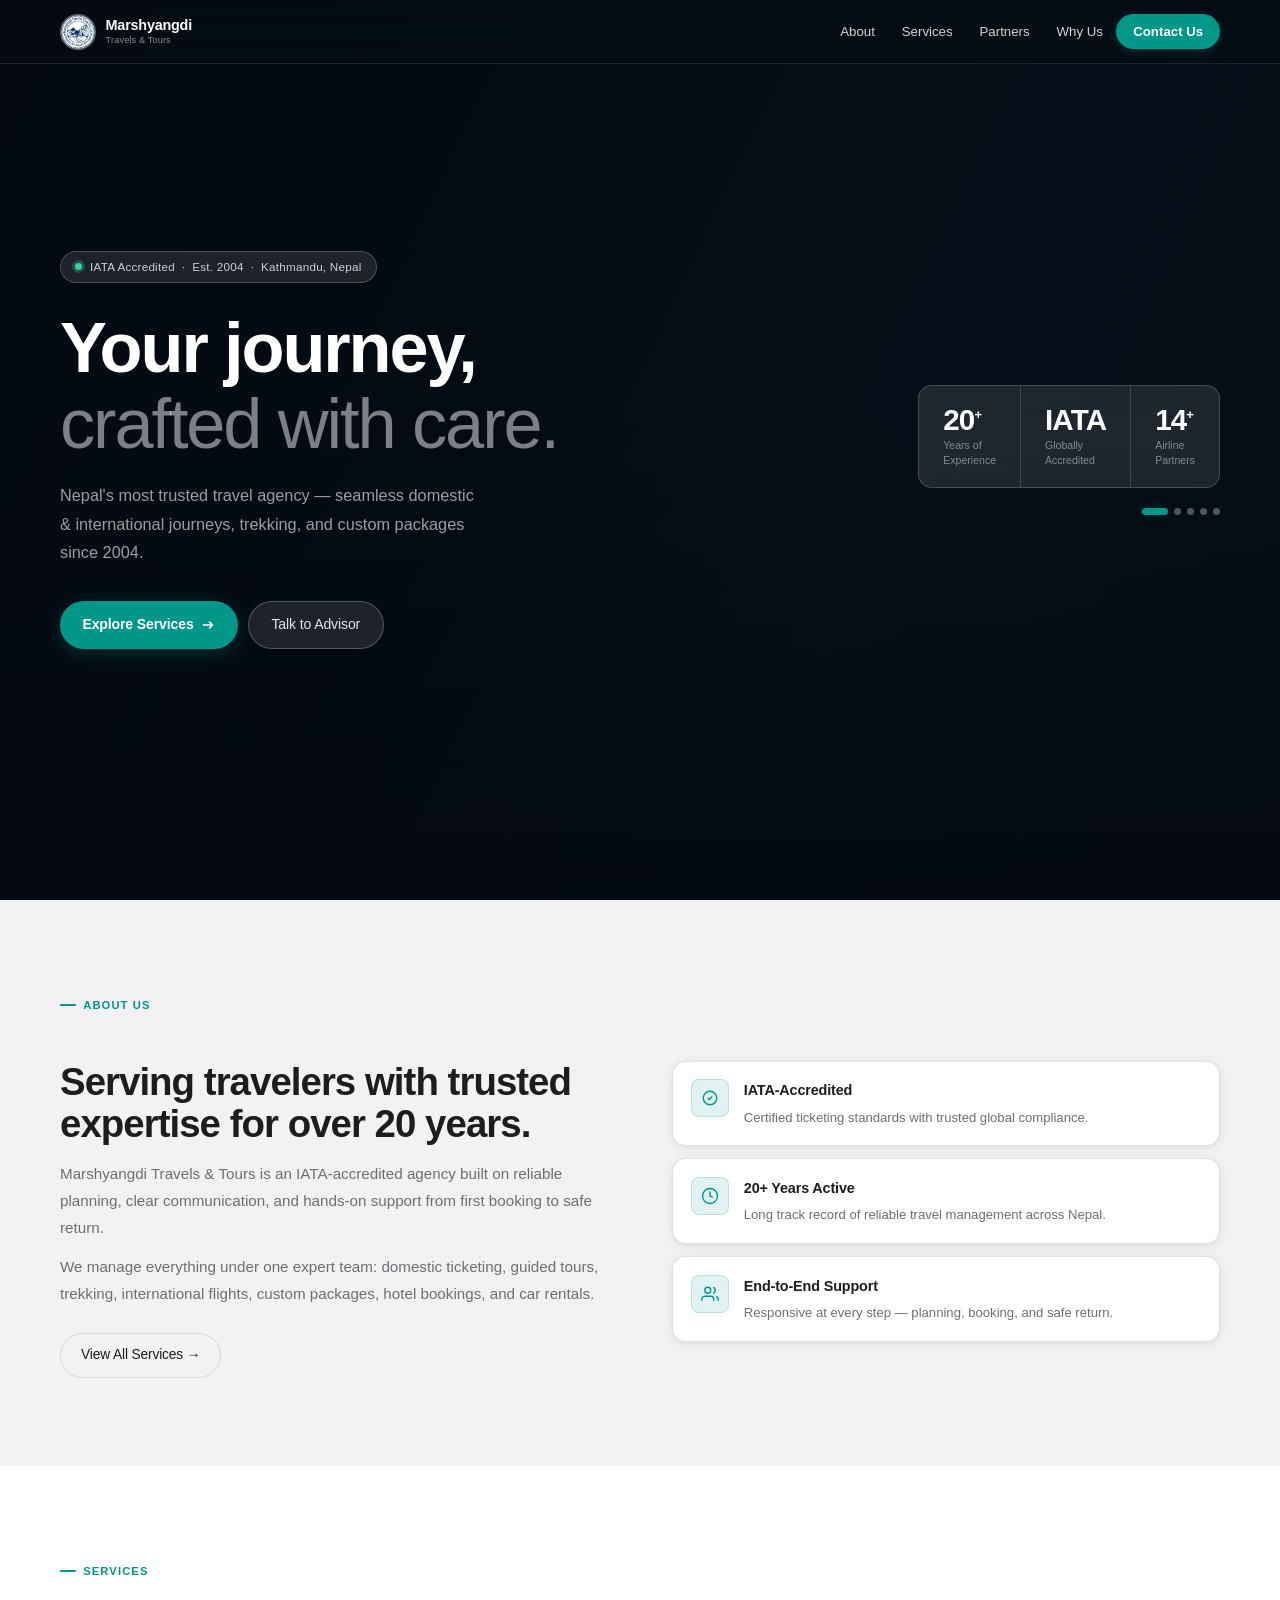
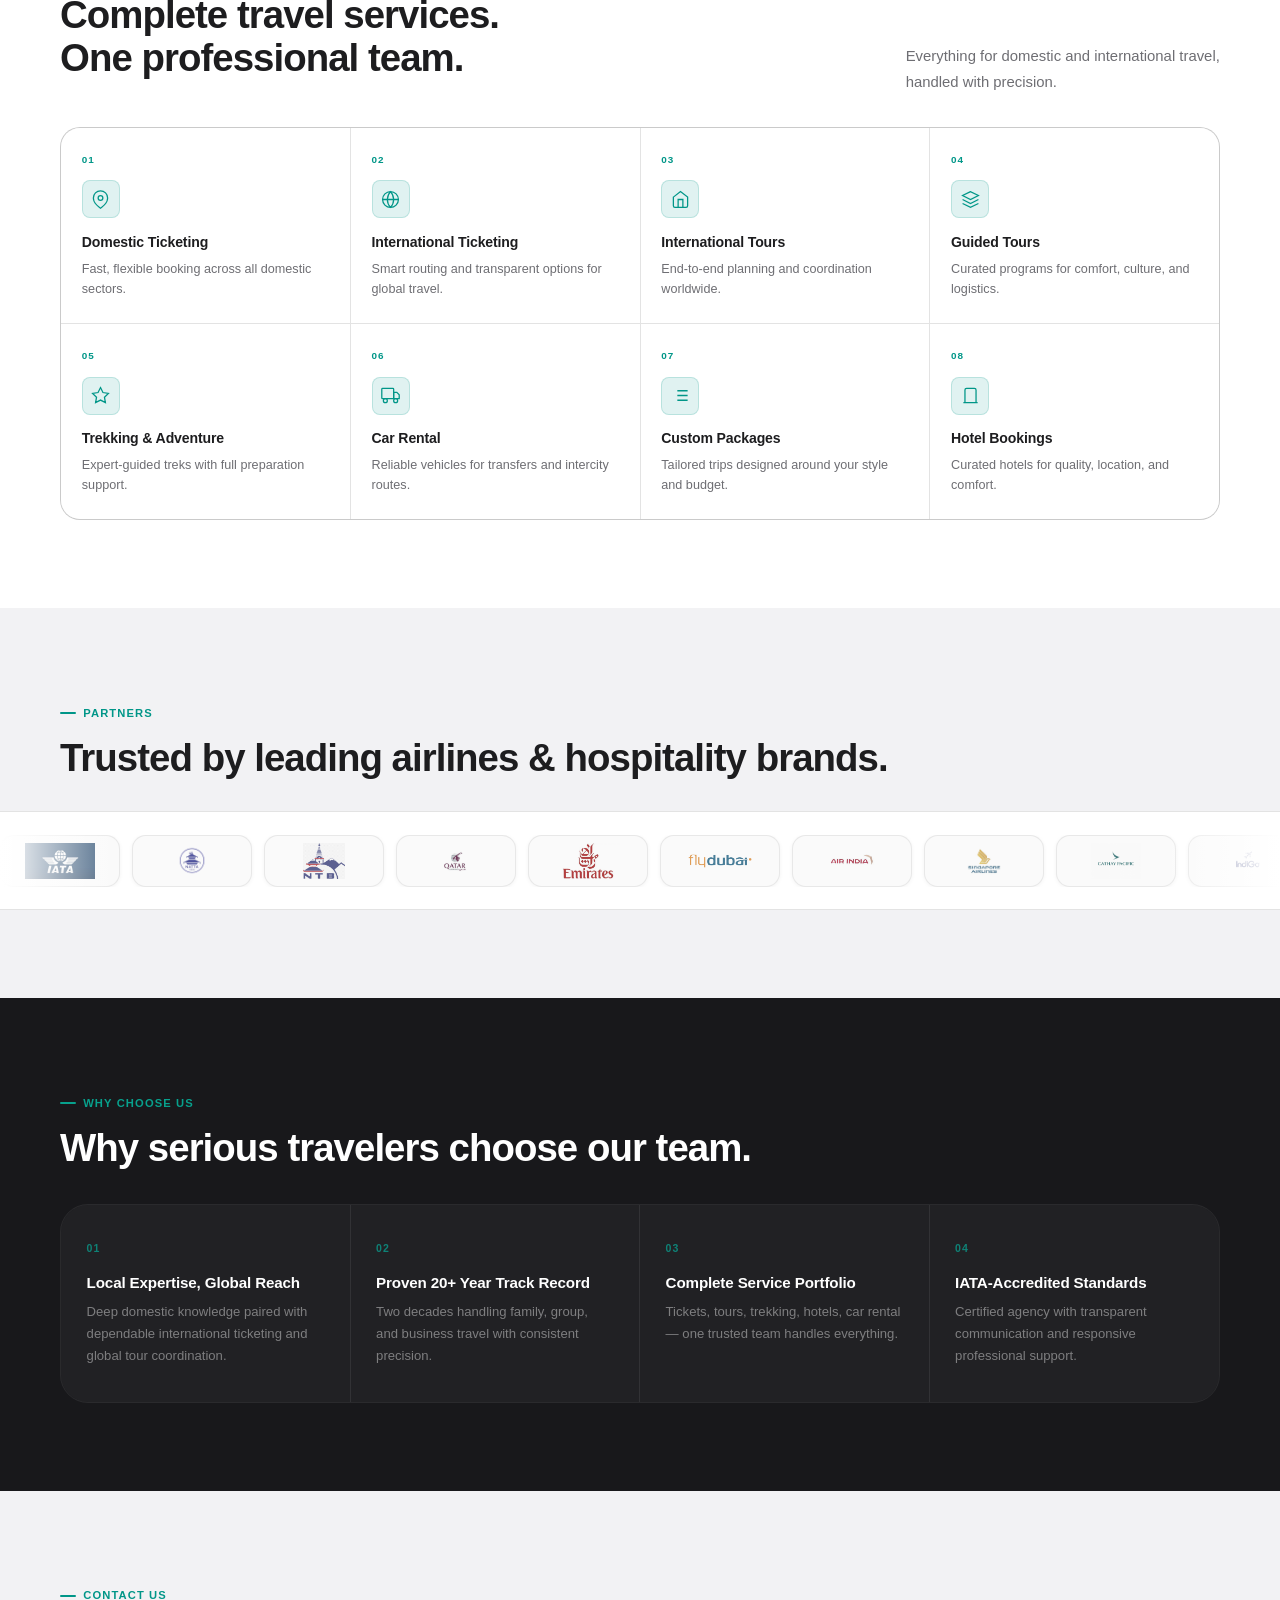
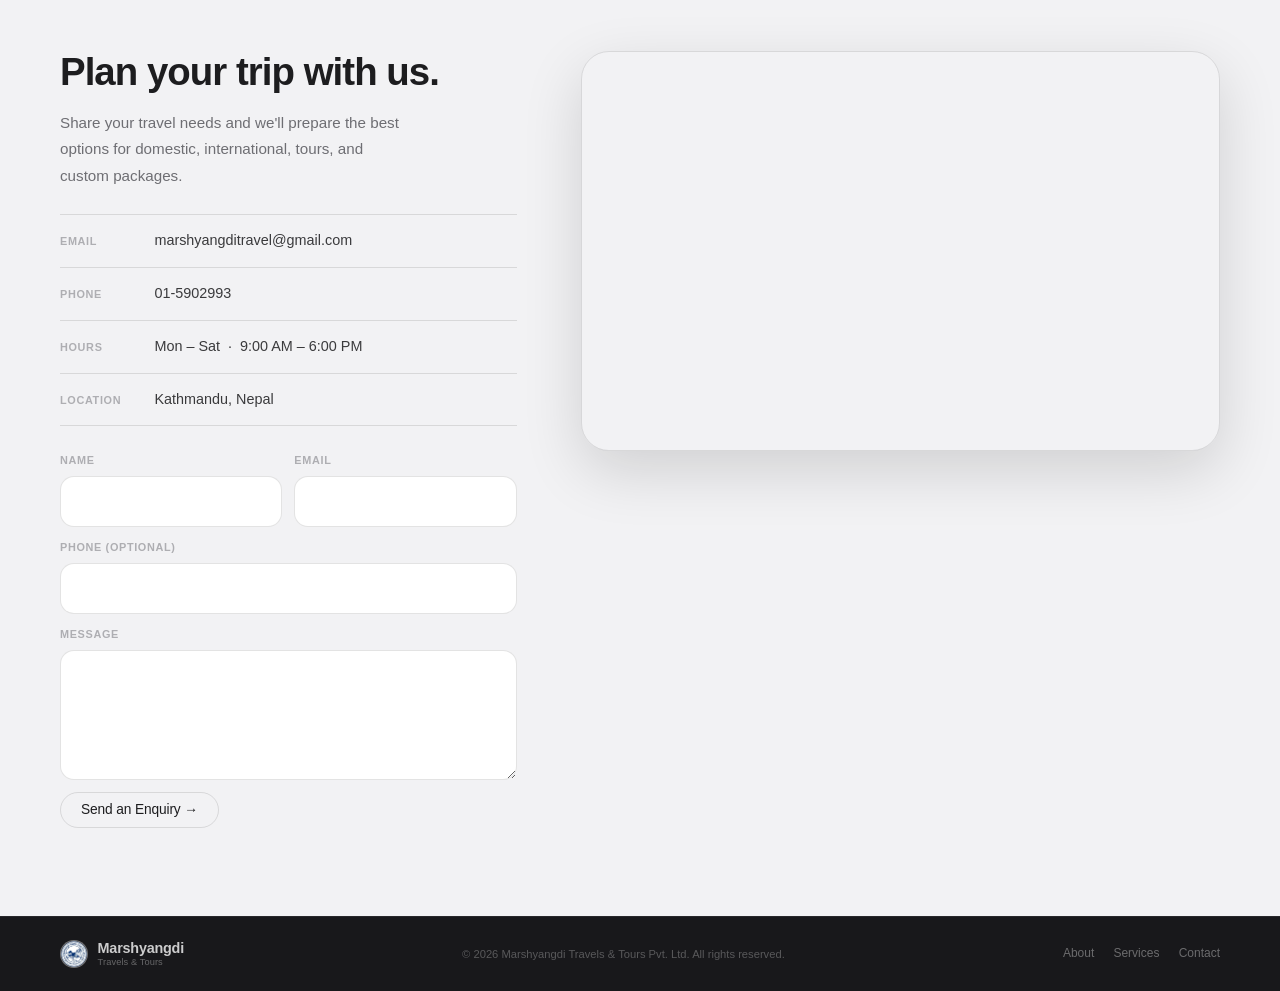
==== index.html @ 28764430 "Add files via upload" ====
﻿<!DOCTYPE html>
<html lang="en">
<head>
  <meta charset="UTF-8"/>
  <meta name="viewport" content="width=device-width, initial-scale=1.0"/>
  <title>Marshyangdi Travels &amp; Tours</title>
  <meta name="description" content="Marshyangdi Travels &amp; Tours — IATA-accredited travel agency in Kathmandu, Nepal. Domestic &amp; international ticketing, guided tours, trekking, hotel bookings, and custom packages since 2004.">
  <link rel="icon" href="assets/logo/company-logo.png" type="image/png">
  <meta property="og:title" content="Marshyangdi Travels &amp; Tours" />
  <meta property="og:description" content="Nepal's trusted IATA-accredited travel agency. Ticketing, tours, trekking &amp; custom packages since 2004." />
  <meta property="og:image" content="assets/hero/hero-1.jpg" />
  <meta property="og:type" content="website" />
  <link rel="stylesheet" href="styles.css"/>
</head>
<body>

<!-- ════════════════ NAV ════════════════ -->
<nav class="nav" id="nav">
  <div class="nav-wrap">
    <a class="brand" href="#home">
      <div class="brand-img">
        <img src="assets/logo/company-logo.png" alt="Marshyangdi logo"/>
      </div>
      <div class="brand-text">
        <span class="brand-name">Marshyangdi</span>
        <span class="brand-sub">Travels &amp; Tours</span>
      </div>
    </a>

    <ul class="nav-links" id="navLinks">
      <li><a href="#about">About</a></li>
      <li><a href="#services">Services</a></li>
      <li><a href="#partners">Partners</a></li>
      <li><a href="#why-us">Why Us</a></li>
      <li><a href="#contact" class="nav-cta">Contact Us</a></li>
    </ul>

    <button class="burger" id="burger" aria-label="Toggle menu" aria-expanded="false">
      <span></span><span></span>
    </button>
  </div>
</nav>

<!-- ════════════════ HERO ════════════════ -->
<section class="hero" id="home">

  <div class="hero-bg">
    <div class="slide active" style="background-image:url('assets/hero/hero-1.jpg')"></div>
    <div class="slide"        data-bg="assets/hero/hero-2.jpg"></div>
    <div class="slide"        data-bg="assets/hero/hero-3.jpg"></div>
    <div class="slide"        data-bg="assets/hero/hero-4.jpg"></div>
    <div class="slide"        data-bg="assets/hero/hero-5.jpg"></div>
  </div>
  <div class="hero-overlay"></div>

  <div class="hero-content">

    <div class="hero-left">
      <div class="hero-tag">
        <span class="tag-pulse"></span>
        IATA Accredited &nbsp;·&nbsp; Est. 2004 &nbsp;·&nbsp; Kathmandu, Nepal
      </div>

      <h1 class="hero-title">
        Your journey,<br>
        <em>crafted with care.</em>
      </h1>

      <p class="hero-sub">Nepal's most trusted travel agency — seamless domestic &amp; international journeys, trekking, and custom packages since 2004.</p>

      <div class="hero-actions">
        <a href="#services" class="btn-hero-fill">
          Explore Services
          <svg width="14" height="14" viewBox="0 0 14 14" fill="none">
            <path d="M2.5 7h9M8.5 4l3 3-3 3" stroke="currentColor" stroke-width="1.6" stroke-linecap="round" stroke-linejoin="round"/>
          </svg>
        </a>
        <a href="#contact" class="btn-hero-ghost">Talk to Advisor</a>
      </div>
    </div>

    <div class="hero-right">
      <div class="hero-stats">
        <div class="hstat">
          <strong>20<sup>+</sup></strong>
          <span>Years of<br>Experience</span>
        </div>
        <div class="hstat-sep"></div>
        <div class="hstat">
          <strong>IATA</strong>
          <span>Globally<br>Accredited</span>
        </div>
        <div class="hstat-sep"></div>
        <div class="hstat">
          <strong>14<sup>+</sup></strong>
          <span>Airline<br>Partners</span>
        </div>
      </div>

      <div class="slide-pills">
        <button class="spill active" data-i="0" aria-label="Slide 1"></button>
        <button class="spill"        data-i="1" aria-label="Slide 2"></button>
        <button class="spill"        data-i="2" aria-label="Slide 3"></button>
        <button class="spill"        data-i="3" aria-label="Slide 4"></button>
        <button class="spill"        data-i="4" aria-label="Slide 5"></button>
      </div>
    </div>

  </div>
</section>

<!-- ════════════════ MAIN ════════════════ -->
<main>

  <!-- ── ABOUT ── -->
  <section class="section" id="about">
    <div class="container">
      <p class="eyebrow">About Us</p>
      <div class="about-grid">

        <div class="about-text reveal">
          <h2 class="section-title">Serving travelers with trusted expertise for over 20 years.</h2>
          <p>Marshyangdi Travels &amp; Tours is an IATA-accredited agency built on reliable planning, clear communication, and hands-on support from first booking to safe return.</p>
          <p>We manage everything under one expert team: domestic ticketing, guided tours, trekking, international flights, custom packages, hotel bookings, and car rentals.</p>
          <a href="#services" class="btn-outline mt">View All Services →</a>
        </div>

        <div class="about-cards">
          <div class="feat-card reveal" style="--d:.07s">
            <div class="feat-icon">
              <svg width="18" height="18" fill="none" stroke="currentColor" stroke-width="1.8" viewBox="0 0 24 24">
                <path d="M9 12l2 2 4-4m6 2a9 9 0 1 1-18 0 9 9 0 0 1 18 0z"/>
              </svg>
            </div>
            <div>
              <h3>IATA-Accredited</h3>
              <p>Certified ticketing standards with trusted global compliance.</p>
            </div>
          </div>
          <div class="feat-card reveal" style="--d:.14s">
            <div class="feat-icon">
              <svg width="18" height="18" fill="none" stroke="currentColor" stroke-width="1.8" viewBox="0 0 24 24">
                <circle cx="12" cy="12" r="10"/><path d="M12 6v6l4 2"/>
              </svg>
            </div>
            <div>
              <h3>20+ Years Active</h3>
              <p>Long track record of reliable travel management across Nepal.</p>
            </div>
          </div>
          <div class="feat-card reveal" style="--d:.21s">
            <div class="feat-icon">
              <svg width="18" height="18" fill="none" stroke="currentColor" stroke-width="1.8" viewBox="0 0 24 24">
                <path d="M17 21v-2a4 4 0 0 0-4-4H5a4 4 0 0 0-4 4v2"/>
                <circle cx="9" cy="7" r="4"/>
                <path d="M23 21v-2a4 4 0 0 0-3-3.87M16 3.13a4 4 0 0 1 0 7.75"/>
              </svg>
            </div>
            <div>
              <h3>End-to-End Support</h3>
              <p>Responsive at every step — planning, booking, and safe return.</p>
            </div>
          </div>
        </div>

      </div>
    </div>
  </section>

  <!-- ── SERVICES ── -->
  <section class="section section-alt" id="services">
    <div class="container">
      <p class="eyebrow">Services</p>
      <div class="sh-flex">
        <h2 class="section-title reveal">Complete travel services.<br>One professional team.</h2>
        <p class="reveal" style="--d:.06s">Everything for domestic and international travel, handled with precision.</p>
      </div>
      <div class="svc-grid">

        <article class="svc reveal" style="--d:0s">
          <span class="svc-n">01</span>
          <div class="svc-ico"><svg width="19" height="19" fill="none" stroke="currentColor" stroke-width="1.6" viewBox="0 0 24 24"><path d="M21 10c0 7-9 13-9 13s-9-6-9-13a9 9 0 0 1 18 0z"/><circle cx="12" cy="10" r="3"/></svg></div>
          <h3>Domestic Ticketing</h3>
          <p>Fast, flexible booking across all domestic sectors.</p>
        </article>

        <article class="svc reveal" style="--d:.04s">
          <span class="svc-n">02</span>
          <div class="svc-ico"><svg width="19" height="19" fill="none" stroke="currentColor" stroke-width="1.6" viewBox="0 0 24 24"><circle cx="12" cy="12" r="10"/><path d="M2 12h20M12 2a15.3 15.3 0 0 1 4 10 15.3 15.3 0 0 1-4 10 15.3 15.3 0 0 1-4-10 15.3 15.3 0 0 1 4-10z"/></svg></div>
          <h3>International Ticketing</h3>
          <p>Smart routing and transparent options for global travel.</p>
        </article>

        <article class="svc reveal" style="--d:.08s">
          <span class="svc-n">03</span>
          <div class="svc-ico"><svg width="19" height="19" fill="none" stroke="currentColor" stroke-width="1.6" viewBox="0 0 24 24"><path d="M3 9l9-7 9 7v11a2 2 0 0 1-2 2H5a2 2 0 0 1-2-2z"/><polyline points="9,22 9,12 15,12 15,22"/></svg></div>
          <h3>International Tours</h3>
          <p>End-to-end planning and coordination worldwide.</p>
        </article>

        <article class="svc reveal" style="--d:.12s">
          <span class="svc-n">04</span>
          <div class="svc-ico"><svg width="19" height="19" fill="none" stroke="currentColor" stroke-width="1.6" viewBox="0 0 24 24"><path d="M12 2L2 7l10 5 10-5-10-5zM2 17l10 5 10-5M2 12l10 5 10-5"/></svg></div>
          <h3>Guided Tours</h3>
          <p>Curated programs for comfort, culture, and logistics.</p>
        </article>

        <article class="svc reveal" style="--d:.16s">
          <span class="svc-n">05</span>
          <div class="svc-ico"><svg width="19" height="19" fill="none" stroke="currentColor" stroke-width="1.6" viewBox="0 0 24 24"><polygon points="12,2 15.09,8.26 22,9.27 17,14.14 18.18,21.02 12,17.77 5.82,21.02 7,14.14 2,9.27 8.91,8.26"/></svg></div>
          <h3>Trekking &amp; Adventure</h3>
          <p>Expert-guided treks with full preparation support.</p>
        </article>

        <article class="svc reveal" style="--d:.20s">
          <span class="svc-n">06</span>
          <div class="svc-ico"><svg width="19" height="19" fill="none" stroke="currentColor" stroke-width="1.6" viewBox="0 0 24 24"><rect x="1" y="3" width="15" height="13" rx="1"/><path d="M16 8h4l3 3v5h-7V8z"/><circle cx="5.5" cy="18.5" r="2.5"/><circle cx="18.5" cy="18.5" r="2.5"/></svg></div>
          <h3>Car Rental</h3>
          <p>Reliable vehicles for transfers and intercity routes.</p>
        </article>

        <article class="svc reveal" style="--d:.24s">
          <span class="svc-n">07</span>
          <div class="svc-ico"><svg width="19" height="19" fill="none" stroke="currentColor" stroke-width="1.6" viewBox="0 0 24 24"><path d="M8 6h13M8 12h13M8 18h13M3 6h.01M3 12h.01M3 18h.01"/></svg></div>
          <h3>Custom Packages</h3>
          <p>Tailored trips designed around your style and budget.</p>
        </article>

        <article class="svc reveal" style="--d:.28s">
          <span class="svc-n">08</span>
          <div class="svc-ico"><svg width="19" height="19" fill="none" stroke="currentColor" stroke-width="1.6" viewBox="0 0 24 24"><path d="M19 21V5a2 2 0 0 0-2-2H7a2 2 0 0 0-2 2v16m14 0h2m-2 0H5m-2 0h2"/></svg></div>
          <h3>Hotel Bookings</h3>
          <p>Curated hotels for quality, location, and comfort.</p>
        </article>

      </div>
    </div>
  </section>

  <!-- ── PARTNERS ── -->
  <section class="section" id="partners">
    <div class="container">
      <p class="eyebrow">Partners</p>
      <h2 class="section-title reveal">Trusted by leading airlines &amp; hospitality brands.</h2>
    </div>

    <div class="marquee">
      <div class="mq-edge left"></div>
      <div class="mq-edge right"></div>
      <div class="mq-track">
        <div class="mq-row">
          <div class="plogo"><img src="assets/partners/partner-1.jpg"  alt="Partner"/></div>
          <div class="plogo"><img src="assets/partners/partner-2.png"  alt="Partner"/></div>
          <div class="plogo"><img src="assets/partners/partner-3.png"  alt="Partner"/></div>
          <div class="plogo"><img src="assets/partners/partner-4.jpg"  alt="Partner"/></div>
          <div class="plogo"><img src="assets/partners/partner-5.jpg"  alt="Partner"/></div>
          <div class="plogo"><img src="assets/partners/partner-6.jpg"  alt="Partner"/></div>
          <div class="plogo"><img src="assets/partners/partner-7.jpg"  alt="Partner"/></div>
          <div class="plogo"><img src="assets/partners/partner-8.jpg"  alt="Partner"/></div>
          <div class="plogo"><img src="assets/partners/partner-9.jpg"  alt="Partner"/></div>
          <div class="plogo"><img src="assets/partners/partner-10.png" alt="Partner"/></div>
          <div class="plogo"><img src="assets/partners/partner-11.jpg" alt="Partner"/></div>
          <div class="plogo"><img src="assets/partners/partner-12.jpg" alt="Partner"/></div>
          <div class="plogo"><img src="assets/partners/partner-13.jpg" alt="Partner"/></div>
          <div class="plogo"><img src="assets/partners/partner-14.jpg" alt="Partner"/></div>
          <!-- duplicate for seamless loop -->
          <div class="plogo" aria-hidden="true"><img src="assets/partners/partner-1.jpg"  alt=""/></div>
          <div class="plogo" aria-hidden="true"><img src="assets/partners/partner-2.png"  alt=""/></div>
          <div class="plogo" aria-hidden="true"><img src="assets/partners/partner-3.png"  alt=""/></div>
          <div class="plogo" aria-hidden="true"><img src="assets/partners/partner-4.jpg"  alt=""/></div>
          <div class="plogo" aria-hidden="true"><img src="assets/partners/partner-5.jpg"  alt=""/></div>
          <div class="plogo" aria-hidden="true"><img src="assets/partners/partner-6.jpg"  alt=""/></div>
          <div class="plogo" aria-hidden="true"><img src="assets/partners/partner-7.jpg"  alt=""/></div>
          <div class="plogo" aria-hidden="true"><img src="assets/partners/partner-8.jpg"  alt=""/></div>
          <div class="plogo" aria-hidden="true"><img src="assets/partners/partner-9.jpg"  alt=""/></div>
          <div class="plogo" aria-hidden="true"><img src="assets/partners/partner-10.png" alt=""/></div>
          <div class="plogo" aria-hidden="true"><img src="assets/partners/partner-11.jpg" alt=""/></div>
          <div class="plogo" aria-hidden="true"><img src="assets/partners/partner-12.jpg" alt=""/></div>
          <div class="plogo" aria-hidden="true"><img src="assets/partners/partner-13.jpg" alt=""/></div>
          <div class="plogo" aria-hidden="true"><img src="assets/partners/partner-14.jpg" alt=""/></div>
        </div>
      </div>
    </div>
  </section>

  <!-- ── WHY US ── -->
  <section class="section section-dark" id="why-us">
    <div class="container">
      <p class="eyebrow light">Why Choose Us</p>
      <h2 class="section-title light reveal">Why serious travelers choose our team.</h2>
      <div class="why-grid">

        <article class="wcard reveal" style="--d:0s">
          <span class="wn">01</span>
          <h3>Local Expertise, Global Reach</h3>
          <p>Deep domestic knowledge paired with dependable international ticketing and global tour coordination.</p>
        </article>

        <article class="wcard reveal" style="--d:.07s">
          <span class="wn">02</span>
          <h3>Proven 20+ Year Track Record</h3>
          <p>Two decades handling family, group, and business travel with consistent precision.</p>
        </article>

        <article class="wcard reveal" style="--d:.14s">
          <span class="wn">03</span>
          <h3>Complete Service Portfolio</h3>
          <p>Tickets, tours, trekking, hotels, car rental — one trusted team handles everything.</p>
        </article>

        <article class="wcard reveal" style="--d:.21s">
          <span class="wn">04</span>
          <h3>IATA-Accredited Standards</h3>
          <p>Certified agency with transparent communication and responsive professional support.</p>
        </article>

      </div>
    </div>
  </section>

  <!-- ── CONTACT ── -->
  <section class="section" id="contact">
    <div class="container">
      <p class="eyebrow">Contact Us</p>
      <div class="contact-grid">

        <div class="reveal">
          <h2 class="section-title">Plan your trip with us.</h2>
          <p class="contact-sub">Share your travel needs and we'll prepare the best options for domestic, international, tours, and custom packages.</p>

          <div class="cinfo">
            <div class="ci">
              <span class="ci-label">Email</span>
              <a href="mailto:marshyangditravel@gmail.com" class="ci-val">marshyangditravel@gmail.com</a>
            </div>
            <div class="ci">
              <span class="ci-label">Phone</span>
              <a href="tel:015902993" class="ci-val">01-5902993</a>
            
            </div>
            <div class="ci">
              <span class="ci-label">Hours</span>
              <span class="ci-val">Mon – Sat &nbsp;·&nbsp; 9:00 AM – 6:00 PM</span>
            </div>
            <div class="ci">
              <span class="ci-label">Location</span>
              <span class="ci-val">Kathmandu, Nepal</span>
            </div>
          </div>

          <form class="enquiry-form mt" action="https://formspree.io/f/[YOUR_FORMSPREE_ID]" method="POST" novalidate>
            <div class="ef-row">
              <label class="ef-field">
                <span class="ef-label">Name</span>
                <input class="ef-input" type="text" name="name" autocomplete="name" required>
              </label>
              <label class="ef-field">
                <span class="ef-label">Email</span>
                <input class="ef-input" type="email" name="email" autocomplete="email" required>
              </label>
            </div>

            <label class="ef-field">
              <span class="ef-label">Phone (optional)</span>
              <input class="ef-input" type="tel" name="phone" autocomplete="tel">
            </label>

            <label class="ef-field">
              <span class="ef-label">Message</span>
              <textarea class="ef-input ef-textarea" name="message" rows="4" required></textarea>
            </label>

            <div class="ef-actions">
              <button class="btn-outline" type="submit">Send an Enquiry →</button>
              <span class="ef-msg" role="status" aria-live="polite" hidden></span>
            </div>
          </form>
        </div>

        <div class="map-shell reveal" style="--d:.1s">
          <iframe
            title="Marshyangdi Travels office location"
            data-src="https://www.google.com/maps/embed?pb=!1m18!1m12!1m3!1d3531.4138455893003!2d85.3058401752667!3d27.73537867616646!2m3!1f0!2f0!3f0!3m2!1i1024!2i768!4f13.1!3m3!1m2!1s0x39eb18dbe202d381%3A0x437fb042b1c2b610!2sMarshyangdi%20Travels%20%26%20Tours%20Pvt.%20Ltd.!5e0!3m2!1sen!2snp!4v1771680296535!5m2!1sen!2snp"
            loading="lazy"
            referrerpolicy="no-referrer-when-downgrade"
            allowfullscreen>
          </iframe>
        </div>

      </div>
    </div>
  </section>

</main>

<!-- ════════════════ FOOTER ════════════════ -->
<footer class="footer">
  <div class="container footer-row">
    <a class="brand" href="#home">
      <div class="brand-img small">
        <img src="assets/logo/company-logo.png" alt="logo"/>
      </div>
      <div class="brand-text">
        <span class="brand-name" style="color:rgba(255,255,255,.78)">Marshyangdi</span>
        <span class="brand-sub"  style="color:rgba(255,255,255,.34)">Travels &amp; Tours</span>
      </div>
    </a>
    <p class="fcopy">&copy; 2026 Marshyangdi Travels &amp; Tours Pvt. Ltd. All rights reserved.</p>
    <nav class="flinks">
      <a href="#about">About</a>
      <a href="#services">Services</a>
      <a href="#contact">Contact</a>
    </nav>
  </div>
</footer>

<!-- ════════════════ SCRIPTS ════════════════ -->
<script>
(function () {
  'use strict';

  document.querySelectorAll('a[target="_blank"]').forEach(function(a) {
    a.setAttribute('rel', 'noopener noreferrer');
  });

  /* ── Slideshow ── */
  const slides = document.querySelectorAll('.slide');
  const pills  = document.querySelectorAll('.spill');
  let cur = 0, tmr;

  function ensureBg(i) {
    var el = slides[i];
    if (!el) return;
    var url = el.getAttribute('data-bg');
    if (!url) return;
    el.style.backgroundImage = "url('" + url + "')";
    el.removeAttribute('data-bg');
  }

  function goTo(i) {
    slides[cur].classList.remove('active');
    pills[cur].classList.remove('active');
    cur = (i + slides.length) % slides.length;
    ensureBg(cur);
    slides[cur].classList.add('active');
    pills[cur].classList.add('active');
  }

  pills.forEach(function (p) {
    p.addEventListener('click', function () {
      clearInterval(tmr);
      goTo(parseInt(p.dataset.i, 10));
      tmr = setInterval(function () {
        try { goTo(cur + 1); } catch(e) { clearInterval(tmr); }
      }, 5000);
    });
  });

  tmr = setInterval(function () {
    try { goTo(cur + 1); } catch(e) { clearInterval(tmr); }
  }, 5000);

  /* ── Nav scroll state ── */
  var nav = document.getElementById('nav');
  window.addEventListener('scroll', function () {
    nav.classList.toggle('scrolled', window.scrollY > 50);
  }, { passive: true });

  /* ── Mobile burger ── */
  var burger   = document.getElementById('burger');
  var navLinks = document.getElementById('navLinks');

  burger.addEventListener('click', function () {
    var open = navLinks.classList.toggle('open');
    burger.classList.toggle('open', open);
    burger.setAttribute('aria-expanded', open);
  });

  navLinks.querySelectorAll('a').forEach(function (a) {
    a.addEventListener('click', function () {
      navLinks.classList.remove('open');
      burger.classList.remove('open');
      burger.setAttribute('aria-expanded', 'false');
    });
  });

  /* ── Scroll reveal ── */
  var io = new IntersectionObserver(function (entries) {
    entries.forEach(function (e) {
      if (e.isIntersecting) {
        e.target.classList.add('in');
        io.unobserve(e.target);
      }
    });
  }, { threshold: 0.1 });

  document.querySelectorAll('.reveal').forEach(function (el) {
    io.observe(el);
  });

  /* ── Google Maps lazy load ── */
  var contactSection = document.getElementById('contact');
  var mapFrame = contactSection ? contactSection.querySelector('iframe[data-src]') : null;
  if (contactSection && mapFrame) {
    var mapIo = new IntersectionObserver(function (entries) {
      entries.forEach(function (e) {
        if (e.isIntersecting) {
          mapFrame.setAttribute('src', mapFrame.getAttribute('data-src'));
          mapFrame.removeAttribute('data-src');
          mapIo.disconnect();
        }
      });
    }, { threshold: 0.1 });
    mapIo.observe(contactSection);
  }

  /* ── Formspree (AJAX) ── */
  var form = document.querySelector('.enquiry-form');
  if (form) {
    var msg = form.querySelector('.ef-msg');
    form.addEventListener('submit', function (ev) {
      ev.preventDefault();
      if (msg) { msg.hidden = true; msg.textContent = ''; }

      var btn = form.querySelector('button[type="submit"]');
      if (btn) { btn.disabled = true; }

      fetch(form.action, {
        method: 'POST',
        body: new FormData(form),
        headers: { 'Accept': 'application/json' }
      }).then(function (r) {
        if (!r.ok) throw new Error('Bad response');
        return r.json();
      }).then(function () {
        form.reset();
        if (msg) {
          msg.textContent = "Thanks! We'll get back to you shortly.";
          msg.hidden = false;
        }
      }).catch(function () {
        if (msg) {
          msg.textContent = "Sorry, something went wrong. Please email us instead.";
          msg.hidden = false;
        }
      }).finally(function () {
        if (btn) { btn.disabled = false; }
      });
    });
  }

}());
</script>
</body>
</html>
---- styles.css ----
﻿/* ═══════════════════════════════════════════════════════════════
   MARSHYANGDI TRAVELS & TOURS  ·  v6
   SF Pro system font · fixed partner logos · polished UI
   ═══════════════════════════════════════════════════════════════ */

:root {
  /* palette */
  --bg:        #f2f2f4;
  --bg2:       #ffffff;
  --bg3:       #fafafa;
  --ink:       #1d1d1f;
  --ink2:      #3a3a3c;
  --ink3:      #6e6e73;
  --muted:     #aeaeb2;
  --div:       rgba(0,0,0,.07);
  --div2:      rgba(0,0,0,.11);
  --teal:      #009688;
  --teal-d:    #00796b;
  --teal-g:    rgba(0,150,136,.26);
  --teal-bg:   #e0f2f1;
  --teal-ring: rgba(0,150,136,.18);
  --dark:      #18181b;
  --dark2:     #27272a;

  /* nav */
  --nav-h: 64px;

  /* radius */
  --r1: 8px;
  --r2: 14px;
  --r3: 20px;
  --r4: 28px;

  /* shadows */
  --sh0: 0 1px 4px rgba(0,0,0,.05);
  --sh1: 0 2px 12px rgba(0,0,0,.07), 0 1px 3px rgba(0,0,0,.04);
  --sh2: 0 6px 28px rgba(0,0,0,.10), 0 2px 6px rgba(0,0,0,.05);
  --sh3: 0 20px 60px rgba(0,0,0,.14);
}

/* ─── Base reset ─── */
*, *::before, *::after { box-sizing: border-box; margin: 0; padding: 0; }
html { scroll-behavior: smooth; -webkit-font-smoothing: antialiased; -moz-osx-font-smoothing: grayscale; }
body {
  font-family: -apple-system, BlinkMacSystemFont, "SF Pro Text",
               "Helvetica Neue", "Inter", Arial, sans-serif;
  background: var(--bg);
  color: var(--ink);
  line-height: 1.65;
  overflow-x: hidden;
}
a   { color: inherit; text-decoration: none; }
img { display: block; max-width: 100%; }
.container { width: min(1160px, 92vw); margin: 0 auto; }


/* ═══════════════════════════════════════
   NAV
   Always readable: dark glass on hero,
   light frosted panel after scroll
═══════════════════════════════════════ */
.nav {
  position: fixed; top: 0; left: 0; right: 0;
  z-index: 900;
  height: var(--nav-h);
  display: flex; align-items: center;
  background: rgba(8,12,18,.70);
  backdrop-filter: blur(22px) saturate(150%);
  -webkit-backdrop-filter: blur(22px) saturate(150%);
  border-bottom: 1px solid rgba(255,255,255,.10);
  transition: background .35s, border-color .35s, box-shadow .35s;
}
.nav.scrolled {
  background: rgba(250,250,252,.93);
  backdrop-filter: blur(28px) saturate(180%);
  -webkit-backdrop-filter: blur(28px) saturate(180%);
  border-bottom: 1px solid var(--div2);
  box-shadow: 0 1px 0 var(--div2), 0 4px 20px rgba(0,0,0,.06);
}
.nav-wrap {
  width: min(1160px, 92vw); margin: 0 auto;
  display: flex; align-items: center; justify-content: space-between; gap: 1rem;
}

/* Brand */
.brand { display: flex; align-items: center; gap: .6rem; }
.brand-img {
  width: 36px; height: 36px; border-radius: 50%; overflow: hidden;
  background: rgba(255,255,255,.14);
  border: 1.5px solid rgba(255,255,255,.28);
  flex-shrink: 0;
  transition: background .35s, border-color .35s;
}
.brand-img.small { width: 28px; height: 28px; }
.brand-img img   { width: 100%; height: 100%; object-fit: contain; }
.nav.scrolled .brand-img { background: #fff; border-color: var(--div2); }

.brand-text { display: flex; flex-direction: column; }
.brand-name { font-size: .9rem; font-weight: 700; letter-spacing: -.015em; line-height: 1.2; color: #fff; transition: color .35s; }
.brand-sub  { font-size: .58rem; font-weight: 400; letter-spacing: .01em; line-height: 1.2; color: rgba(255,255,255,.52); transition: color .35s; }
.nav.scrolled .brand-name { color: var(--ink); }
.nav.scrolled .brand-sub  { color: var(--ink3); }

/* Nav links */
.nav-links { list-style: none; display: flex; align-items: center; gap: 0; }
.nav-links li  { list-style: none; }
.nav-links a   { display: block; font-size: .83rem; font-weight: 400; color: rgba(255,255,255,.82); padding: .4rem .84rem; border-radius: 999px; transition: color .18s, background .18s; }
.nav-links a:hover                { color: #fff; background: rgba(255,255,255,.12); }
.nav.scrolled .nav-links a        { color: var(--ink2); }
.nav.scrolled .nav-links a:hover  { color: var(--ink); background: rgba(0,0,0,.05); }

.nav-cta {
  background: var(--teal) !important; color: #fff !important;
  font-weight: 600 !important; padding: .44rem 1.05rem !important;
  border-radius: 999px !important;
  box-shadow: 0 2px 10px var(--teal-g) !important;
  transition: background .2s, transform .18s !important;
}
.nav-cta:hover { background: var(--teal-d) !important; transform: translateY(-1px) !important; }

/* Burger */
.burger {
  display: none; flex-direction: column; justify-content: center; gap: 5px;
  width: 36px; height: 36px; background: none; border: none; cursor: pointer; padding: 8px;
}
.burger span { display: block; width: 20px; height: 1.8px; background: rgba(255,255,255,.9); border-radius: 2px; transition: transform .24s, opacity .2s; }
.nav.scrolled .burger span { background: var(--ink); }
.burger.open span:first-child { transform: translateY(6.8px) rotate(45deg); }
.burger.open span:last-child  { transform: translateY(-6.8px) rotate(-45deg); }


/* ═══════════════════════════════════════
   HERO
═══════════════════════════════════════ */
.hero {
  position: relative;
  height: 100vh; min-height: 640px;
  display: flex; flex-direction: column;
  overflow: hidden;
  background: #06101a;
}

.hero-bg { position: absolute; inset: 0; z-index: 0; }
.slide {
  position: absolute; inset: 0;
  background-size: cover; background-position: center 38%;
  opacity: 0; transform: scale(1.05);
  transition: opacity .85s ease, transform 7s ease;
}
.slide.active { opacity: 1; transform: scale(1.0); }

.hero-overlay {
  position: absolute; inset: 0; z-index: 1;
  background:
    linear-gradient(115deg,
      rgba(4,9,18,.94) 0%,
      rgba(4,9,18,.76) 38%,
      rgba(4,9,18,.16) 66%,
      rgba(4,9,18,.50) 100%),
    linear-gradient(to top,
      rgba(4,9,18,.90) 0%,
      rgba(4,9,18,.0)  55%);
}

.hero-content {
  position: relative; z-index: 2; flex: 1;
  width: min(1160px, 92vw); margin: 0 auto;
  display: flex; align-items: center; justify-content: space-between; gap: 3rem;
  padding-top: var(--nav-h); padding-bottom: 4rem;
}
.hero-left { flex: 1; }

.hero-tag {
  display: inline-flex; align-items: center; gap: .48rem;
  font-size: .73rem; font-weight: 500; letter-spacing: .02em;
  color: rgba(255,255,255,.78);
  background: rgba(255,255,255,.10); border: 1px solid rgba(255,255,255,.20);
  backdrop-filter: blur(10px); padding: .32rem .9rem; border-radius: 999px;
  margin-bottom: 1.7rem;
}
.tag-pulse {
  width: 7px; height: 7px; border-radius: 50%;
  background: #34d399; box-shadow: 0 0 0 3px rgba(52,211,153,.25);
  animation: blink 2s ease-in-out infinite; flex-shrink: 0;
}
@keyframes blink { 0%,100%{opacity:1} 50%{opacity:.35} }

.hero-title {
  font-size: clamp(2.8rem, 5.5vw, 5rem);
  font-weight: 700; letter-spacing: -.03em; line-height: 1.08;
  color: #fff; margin-bottom: 1.2rem;
}
.hero-title em { font-style: normal; font-weight: 300; color: rgba(255,255,255,.48); }

.hero-sub {
  font-size: 1.02rem; font-weight: 400; color: rgba(255,255,255,.60);
  max-width: 46ch; line-height: 1.76; margin-bottom: 2.1rem;
}

.hero-actions { display: flex; gap: .65rem; flex-wrap: wrap; }
.btn-hero-fill {
  display: inline-flex; align-items: center; gap: .48rem;
  font-size: .88rem; font-weight: 600; letter-spacing: -.01em;
  background: var(--teal); color: #fff;
  padding: .72rem 1.4rem; border-radius: 999px; border: none; cursor: pointer;
  box-shadow: 0 4px 20px var(--teal-g);
  transition: background .2s, transform .2s, box-shadow .2s;
}
.btn-hero-fill:hover { background: var(--teal-d); transform: translateY(-2px); box-shadow: 0 8px 28px var(--teal-g); }
.btn-hero-ghost {
  display: inline-flex; align-items: center;
  font-size: .88rem; font-weight: 500; letter-spacing: -.01em;
  color: rgba(255,255,255,.88); background: rgba(255,255,255,.10);
  border: 1px solid rgba(255,255,255,.24);
  padding: .72rem 1.4rem; border-radius: 999px; backdrop-filter: blur(8px);
  transition: background .2s, border-color .2s, transform .2s;
}
.btn-hero-ghost:hover { background: rgba(255,255,255,.17); border-color: rgba(255,255,255,.42); transform: translateY(-2px); }

.hero-right { display: flex; flex-direction: column; align-items: flex-end; gap: 1.3rem; flex-shrink: 0; }
.hero-stats {
  display: flex; align-items: stretch;
  background: rgba(255,255,255,.10); border: 1px solid rgba(255,255,255,.18);
  border-radius: var(--r2); backdrop-filter: blur(18px); overflow: hidden;
}
.hstat { padding: 1.2rem 1.5rem; display: flex; flex-direction: column; gap: .22rem; transition: background .2s; }
.hstat:hover { background: rgba(255,255,255,.07); }
.hstat-sep { width: 1px; background: rgba(255,255,255,.15); flex-shrink: 0; }
.hstat strong { display: block; font-size: 1.85rem; font-weight: 700; letter-spacing: -.03em; color: #fff; line-height: 1; }
.hstat strong sup { font-size: .44em; vertical-align: super; letter-spacing: 0; }
.hstat span { font-size: .66rem; font-weight: 400; color: rgba(255,255,255,.46); line-height: 1.4; }

.slide-pills { display: flex; align-items: center; gap: .38rem; }
.spill { width: 7px; height: 7px; border-radius: 50%; background: rgba(255,255,255,.3); border: none; cursor: pointer; padding: 0; transition: width .28s, background .28s, border-radius .28s; }
.spill.active { width: 26px; border-radius: 999px; background: var(--teal); box-shadow: 0 0 10px var(--teal-g); }


/* ═══════════════════════════════════════
   SECTION SHARED
═══════════════════════════════════════ */
.section      { padding: 5.5rem 0; background: var(--bg); }
.section-alt  { background: var(--bg2); }
.section-dark { background: var(--dark); }

.eyebrow {
  display: inline-flex; align-items: center; gap: .45rem;
  font-size: .7rem; font-weight: 700; letter-spacing: .1em; text-transform: uppercase;
  color: var(--teal); margin-bottom: .9rem;
}
.eyebrow::before {
  content: ''; display: block; width: 16px; height: 2px;
  background: var(--teal); border-radius: 1px; flex-shrink: 0;
}
.eyebrow.light { color: rgba(0,220,190,.7); }
.eyebrow.light::before { background: rgba(0,220,190,.7); }

.section-title {
  font-size: clamp(1.8rem, 3vw, 2.7rem);
  font-weight: 700; letter-spacing: -.025em; line-height: 1.1;
  color: var(--ink); margin-bottom: 1rem;
}
.section-title.light { color: #fff; }

/* reveal on scroll */
.reveal { opacity: 0; transform: translateY(18px); transition: opacity .55s ease var(--d,0s), transform .55s ease var(--d,0s); }
.reveal.in { opacity: 1; transform: none; }

/* shared button */
.btn-outline {
  display: inline-flex; align-items: center;
  font-size: .86rem; font-weight: 500; letter-spacing: -.01em;
  color: var(--ink); border: 1.5px solid var(--div2); background: transparent;
  padding: .62rem 1.25rem; border-radius: 999px;
  transition: background .2s, border-color .2s, transform .18s;
}
.btn-outline:hover { background: rgba(0,0,0,.04); border-color: rgba(0,0,0,.2); transform: translateY(-1px); }
.mt { margin-top: 1.6rem; }


/* ═══════════════════════════════════════
   ABOUT
═══════════════════════════════════════ */
.about-grid { display: grid; grid-template-columns: 1fr 1fr; gap: 4rem; align-items: start; margin-top: 2rem; }
.about-text p { font-size: .95rem; color: var(--ink3); line-height: 1.76; }
.about-text p + p { margin-top: .8rem; }
.about-cards  { display: flex; flex-direction: column; gap: .75rem; }
.feat-card {
  display: flex; gap: .9rem; align-items: flex-start;
  background: var(--bg2); border: 1px solid var(--div2);
  border-radius: var(--r2); padding: 1.1rem 1.15rem;
  box-shadow: var(--sh1); transition: box-shadow .22s, transform .22s;
}
.feat-card:hover { box-shadow: var(--sh2); transform: translateY(-2px); }
.feat-icon {
  width: 38px; height: 38px; flex-shrink: 0;
  display: grid; place-items: center;
  border-radius: var(--r1); background: var(--teal-bg); color: var(--teal);
  border: 1px solid var(--teal-ring);
}
.feat-card h3 { font-size: .9rem; font-weight: 600; letter-spacing: -.01em; margin-bottom: .22rem; color: var(--ink); }
.feat-card p  { font-size: .82rem; color: var(--ink3); line-height: 1.62; }


/* ═══════════════════════════════════════
   SERVICES
═══════════════════════════════════════ */
.sh-flex { display: flex; align-items: flex-end; justify-content: space-between; gap: 2rem; flex-wrap: wrap; margin-bottom: 2rem; }
.sh-flex p { font-size: .93rem; color: var(--ink3); max-width: 38ch; line-height: 1.7; }

.svc-grid {
  display: grid; grid-template-columns: repeat(4,1fr);
  gap: 1px; background: var(--div2);
  border: 1px solid var(--div2); border-radius: var(--r3); overflow: hidden;
}
.svc {
  background: var(--bg2); padding: 1.5rem 1.3rem;
  position: relative; transition: background .22s;
}
.svc::after {
  content: ''; position: absolute; bottom: 0; left: 0; right: 0; height: 2px;
  background: var(--teal); transform: scaleX(0); transform-origin: left; transition: transform .28s;
}
.svc:hover { background: var(--teal-bg); }
.svc:hover::after { transform: scaleX(1); }
.svc-n   { display: block; font-size: .62rem; font-weight: 700; letter-spacing: .09em; color: var(--teal); margin-bottom: .75rem; }
.svc-ico {
  width: 38px; height: 38px; display: grid; place-items: center;
  border-radius: var(--r1); background: var(--teal-bg); color: var(--teal);
  margin-bottom: .8rem; border: 1px solid var(--teal-ring);
  transition: background .22s, color .22s;
}
.svc:hover .svc-ico { background: var(--teal); color: #fff; }
.svc h3 { font-size: .88rem; font-weight: 600; letter-spacing: -.01em; color: var(--ink); margin-bottom: .28rem; }
.svc p  { font-size: .79rem; color: var(--ink3); line-height: 1.6; }


/* ═══════════════════════════════════════
   PARTNERS  — the main fix
   ───────────────────────────────────────
   Problems with square logos:
   • Logos fill a 152×70 rigid box → they scale up huge
   • Square image = either crops or squishes in a wide box
   • Harsh white backgrounds on logos look boxy

   Solutions applied:
   1. Smaller, pill-shaped chip (120×52px) with generous padding
   2. Inner img capped at 88×38 max — logos stay tiny & crisp
   3. object-fit: contain keeps aspect ratio perfectly
   4. mix-blend-mode: multiply erases white backgrounds seamlessly
   5. Subtle grayscale at rest, full color on hover
   6. Slightly lifted shadow on hover for depth
═══════════════════════════════════════ */
.partners-section { padding-top: 4rem; padding-bottom: 5.5rem; }

.marquee {
  position: relative; overflow: hidden;
  background: var(--bg2);
  border-top: 1px solid var(--div2); border-bottom: 1px solid var(--div2);
  padding: 1.4rem 0; margin-top: 2rem;
}
/* Fade edges */
.mq-edge { position: absolute; top: 0; bottom: 0; width: 120px; z-index: 2; pointer-events: none; }
.mq-edge.left  { left: 0;  background: linear-gradient(to right,  var(--bg2) 0%, transparent 100%); }
.mq-edge.right { right: 0; background: linear-gradient(to left, var(--bg2) 0%, transparent 100%); }

.mq-track { overflow: hidden; }
.mq-row {
  display: flex;
  align-items: center;
  gap: .75rem;
  width: max-content;
  animation: mroll 30s linear infinite;
}
.marquee:hover .mq-row { animation-play-state: paused; }
@keyframes mroll { from { transform: translateX(0) } to { transform: translateX(-50%) } }

/* ── Logo chip ── */
.plogo {
  /* fixed chip: wide enough for horizontal logos, short enough for square ones */
  width: 120px;
  height: 52px;
  flex-shrink: 0;
  display: flex;
  align-items: center;
  justify-content: center;
  padding: .55rem .75rem;
  background: var(--bg3);
  border: 1px solid var(--div);
  border-radius: var(--r2);
  box-shadow: var(--sh0);
  transition: border-color .22s, box-shadow .22s, transform .22s;
}
.plogo:hover {
  border-color: var(--teal-ring);
  box-shadow: 0 4px 16px rgba(0,150,136,.12);
  transform: translateY(-2px);
}
.plogo img {
  /* key fix: cap the image at safe dimensions regardless of source size */
  max-width: 86px;
  max-height: 36px;
  width: auto;
  height: auto;
  object-fit: contain;
  /* multiply removes white/light backgrounds on logos */
  mix-blend-mode: multiply;
  /* muted at rest, full colour on hover */
  filter: grayscale(30%) opacity(.8);
  transition: filter .22s;
}
.plogo:hover img {
  filter: grayscale(0%) opacity(1);
}


/* ═══════════════════════════════════════
   WHY US
═══════════════════════════════════════ */
.why-grid {
  display: grid; grid-template-columns: repeat(4,1fr);
  border: 1px solid rgba(255,255,255,.08);
  border-radius: var(--r4); overflow: hidden; margin-top: 2.2rem;
}
.wcard {
  background: rgba(255,255,255,.04); padding: 2.2rem 1.6rem;
  border-right: 1px solid rgba(255,255,255,.08);
  position: relative; overflow: hidden; transition: background .22s;
}
.wcard:last-child { border-right: none; }
.wcard::before {
  content: ''; position: absolute; top: 0; left: 0; right: 0; height: 2px;
  background: var(--teal); transform: scaleX(0); transform-origin: left; transition: transform .3s;
}
.wcard:hover { background: rgba(255,255,255,.07); }
.wcard:hover::before { transform: scaleX(1); }
.wn   { display: block; font-size: .66rem; font-weight: 700; letter-spacing: .09em; color: rgba(0,210,185,.55); margin-bottom: .95rem; }
.wcard h3 { font-size: .95rem; font-weight: 600; letter-spacing: -.01em; color: #fff; margin-bottom: .5rem; line-height: 1.35; }
.wcard p  { font-size: .82rem; color: rgba(255,255,255,.42); line-height: 1.65; }


/* ═══════════════════════════════════════
   CONTACT
═══════════════════════════════════════ */
.contact-grid { display: grid; grid-template-columns: 1fr 1.4fr; gap: 4rem; align-items: start; margin-top: 2rem; }
.contact-sub  { font-size: .95rem; color: var(--ink3); line-height: 1.76; margin-top: .5rem; max-width: 42ch; }
.cinfo { margin-top: 1.5rem; }
.ci {
  display: grid; grid-template-columns: 80px 1fr; gap: .9rem;
  align-items: baseline; padding: .88rem 0; border-bottom: 1px solid var(--div2);
}
.ci:first-child { border-top: 1px solid var(--div2); }
.ci-label { font-size: .68rem; font-weight: 700; letter-spacing: .06em; text-transform: uppercase; color: var(--muted); }
.ci-val   { font-size: .9rem; font-weight: 400; color: var(--ink2); transition: color .18s; }
a.ci-val:hover { color: var(--teal); }
.map-shell {
  border-radius: var(--r4); overflow: hidden;
  border: 1px solid var(--div2); box-shadow: var(--sh3); height: 400px;
}
.map-shell iframe { width: 100%; height: 100%; border: 0; display: block; }

.enquiry-form { display: flex; flex-direction: column; gap: .75rem; max-width: 520px; }
.ef-row { display: grid; grid-template-columns: 1fr 1fr; gap: .75rem; }
.ef-field { display: flex; flex-direction: column; gap: .38rem; }
.ef-label { font-size: .68rem; font-weight: 700; letter-spacing: .06em; text-transform: uppercase; color: var(--muted); }
.ef-input {
  width: 100%;
  font: inherit;
  color: var(--ink);
  background: var(--bg2);
  border: 1.5px solid var(--div2);
  border-radius: var(--r2);
  padding: .7rem .9rem;
  outline: none;
  transition: border-color .2s, box-shadow .2s;
}
.ef-input:focus { border-color: rgba(0,150,136,.55); box-shadow: 0 0 0 4px var(--teal-ring); }
.ef-textarea { resize: vertical; min-height: 120px; }
.ef-actions { display: flex; align-items: center; gap: .9rem; flex-wrap: wrap; }
.enquiry-form button.btn-outline:disabled { opacity: .6; cursor: not-allowed; transform: none; }
.enquiry-form button.btn-outline:disabled:hover { background: transparent; border-color: var(--div2); }
.ef-msg { font-size: .85rem; color: var(--ink3); }


/* ═══════════════════════════════════════
   FOOTER
═══════════════════════════════════════ */
.footer { background: var(--dark); padding: 1.4rem 0; border-top: 1px solid rgba(255,255,255,.07); }
.footer-row { display: flex; align-items: center; justify-content: space-between; gap: 1rem; flex-wrap: wrap; }
.fcopy  { font-size: .7rem; color: rgba(255,255,255,.28); }
.flinks { display: flex; gap: 1.2rem; }
.flinks a { font-size: .75rem; color: rgba(255,255,255,.36); transition: color .18s; }
.flinks a:hover { color: rgba(255,255,255,.76); }


/* ═══════════════════════════════════════
   TABLET  ≤ 1024px
═══════════════════════════════════════ */
@media (max-width: 1024px) {
  .about-grid   { grid-template-columns: 1fr; gap: 2.5rem; }
  .svc-grid     { grid-template-columns: repeat(2,1fr); }
  .why-grid     { grid-template-columns: repeat(2,1fr); }
  .wcard        { border-right: none; border-bottom: 1px solid rgba(255,255,255,.08); }
  .wcard:last-child { border-bottom: none; }
  .contact-grid { grid-template-columns: 1fr; gap: 2rem; }
  .map-shell    { height: 300px; }
  .hero-content { gap: 2rem; }
}


/* ═══════════════════════════════════════
   MOBILE  ≤ 680px
═══════════════════════════════════════ */
@media (max-width: 680px) {
  :root { --nav-h: 56px; }

  /* mobile nav */
  .burger { display: flex; }
  .nav-links {
    display: none; position: absolute; top: 100%; left: 0; right: 0;
    background: rgba(6,10,18,.96); backdrop-filter: blur(24px);
    border-bottom: 1px solid rgba(255,255,255,.1);
    flex-direction: column; gap: .2rem; padding: .75rem 4%;
    box-shadow: 0 16px 48px rgba(0,0,0,.32);
  }
  .nav.scrolled .nav-links { background: rgba(250,250,252,.97); border-bottom-color: var(--div2); }
  .nav-links.open { display: flex; }
  .nav-links a    { padding: .68rem .9rem; border-radius: var(--r1); font-size: .88rem; }

  /* hero mobile */
  .hero-content {
    flex-direction: column; align-items: flex-start; justify-content: flex-end;
    padding-bottom: 3rem; gap: 1.4rem;
  }
  .hero-left  { max-width: 100%; }
  .hero-title { font-size: clamp(2.2rem, 9vw, 3.2rem); }
  .hero-sub   { font-size: .92rem; max-width: none; }
  .hero-right { flex-direction: row; align-items: center; width: 100%; justify-content: space-between; }
  .hstat      { padding: .9rem 1rem; }
  .hstat strong { font-size: 1.55rem; }

  /* partner logos on mobile — make chips smaller */
  .plogo { width: 96px; height: 44px; padding: .45rem .6rem; }
  .plogo img { max-width: 68px; max-height: 28px; }

  /* sections */
  .section  { padding: 3.8rem 0; }
  .svc-grid { grid-template-columns: 1fr; }
  .why-grid { grid-template-columns: 1fr; }
  .sh-flex  { flex-direction: column; align-items: flex-start; gap: .6rem; }
  .footer-row { flex-direction: column; text-align: center; }
  .flinks   { justify-content: center; }

  .ef-row { grid-template-columns: 1fr; }
}

@media (max-width: 400px) {
  .hero-title { font-size: 2rem; }
  .hero-stats { flex-direction: column; }
  .hstat-sep  { width: 100%; height: 1px; }
  .hero-right { flex-direction: column; align-items: flex-start; gap: 1rem; }
}

html, body { overflow-x: hidden; }
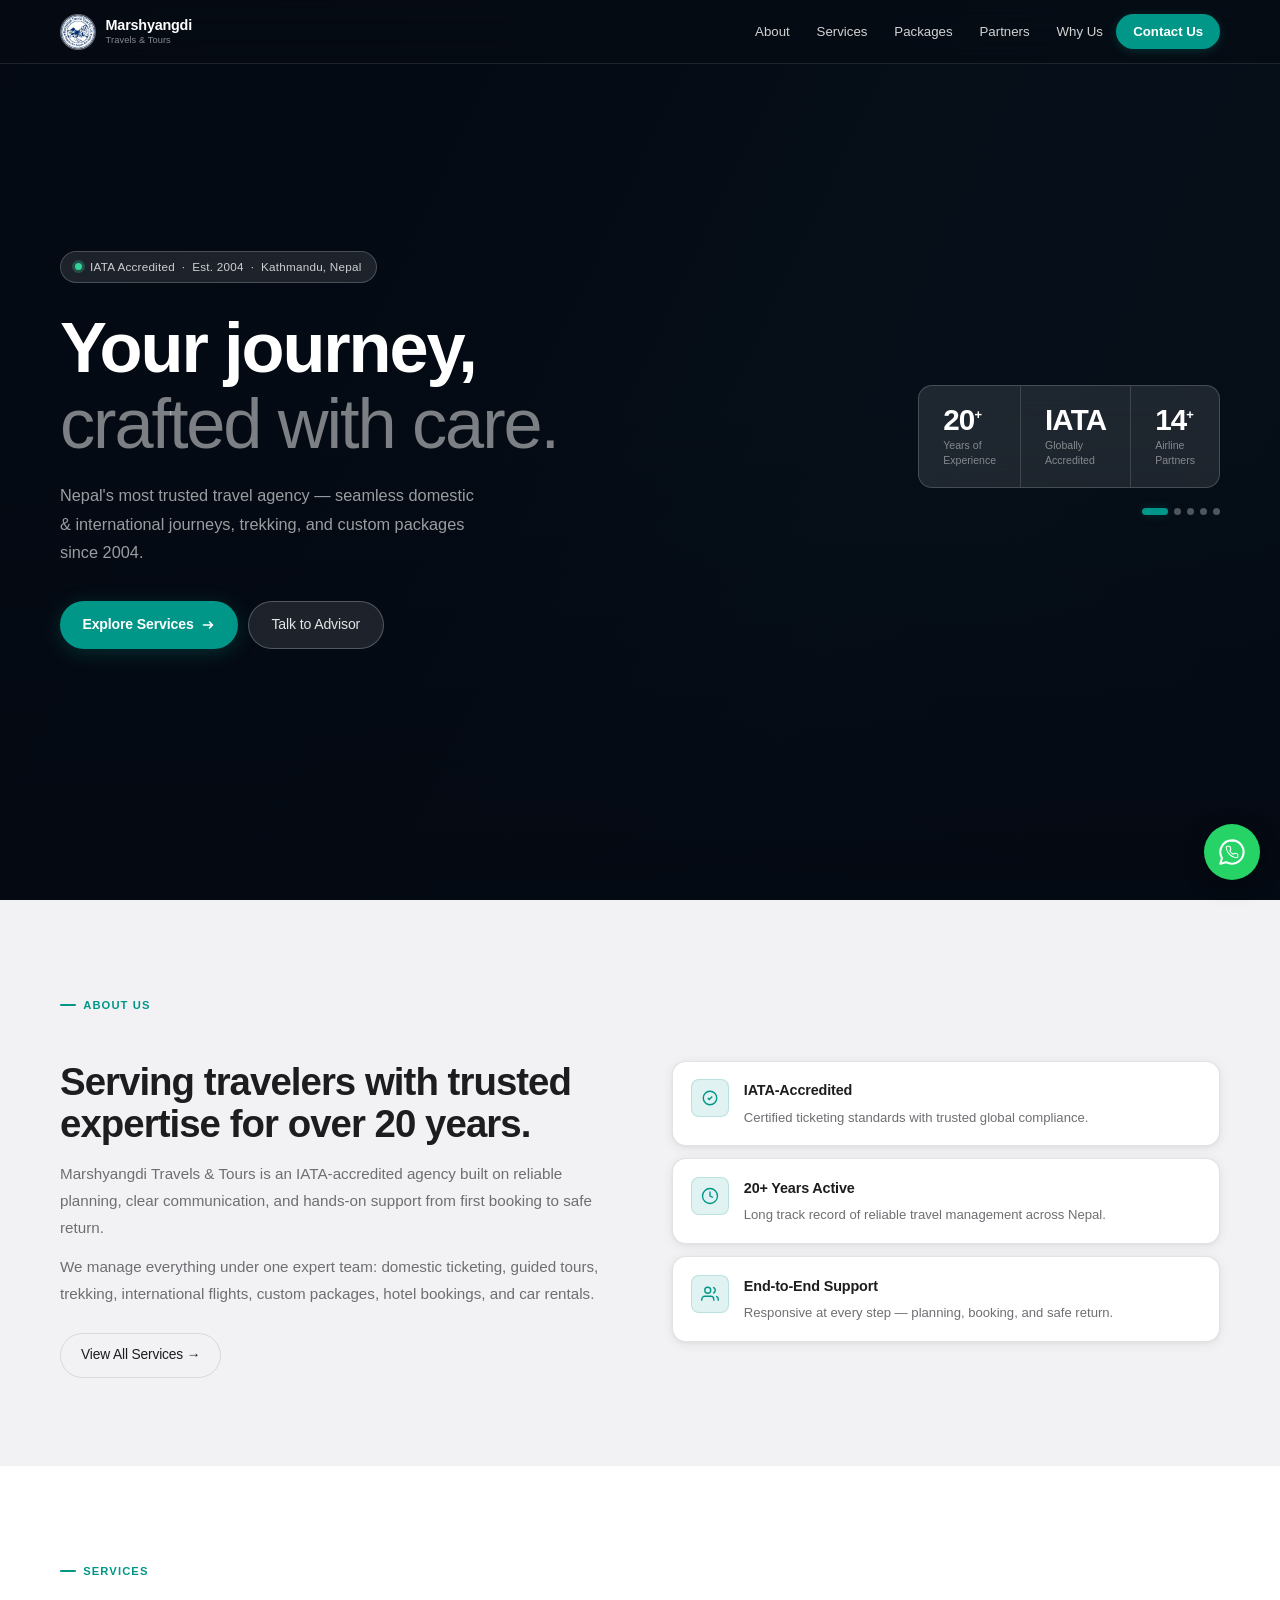
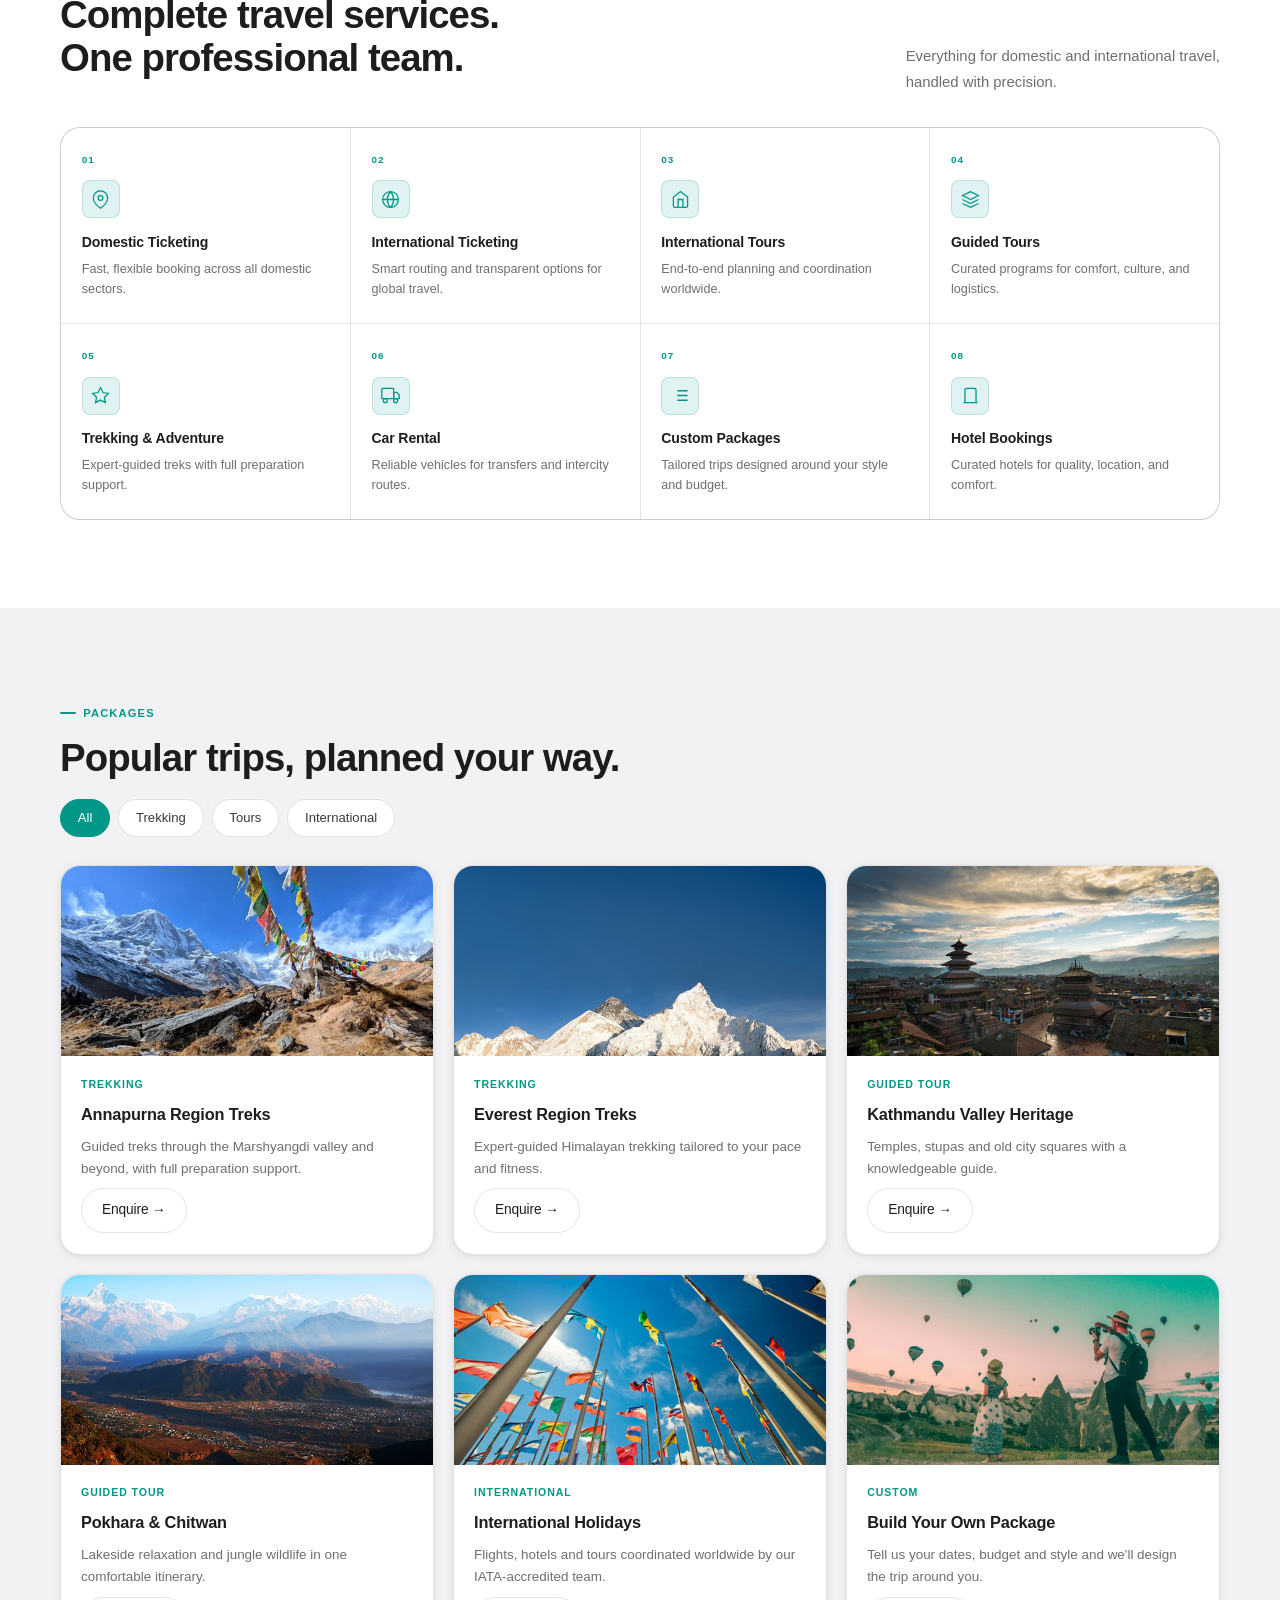
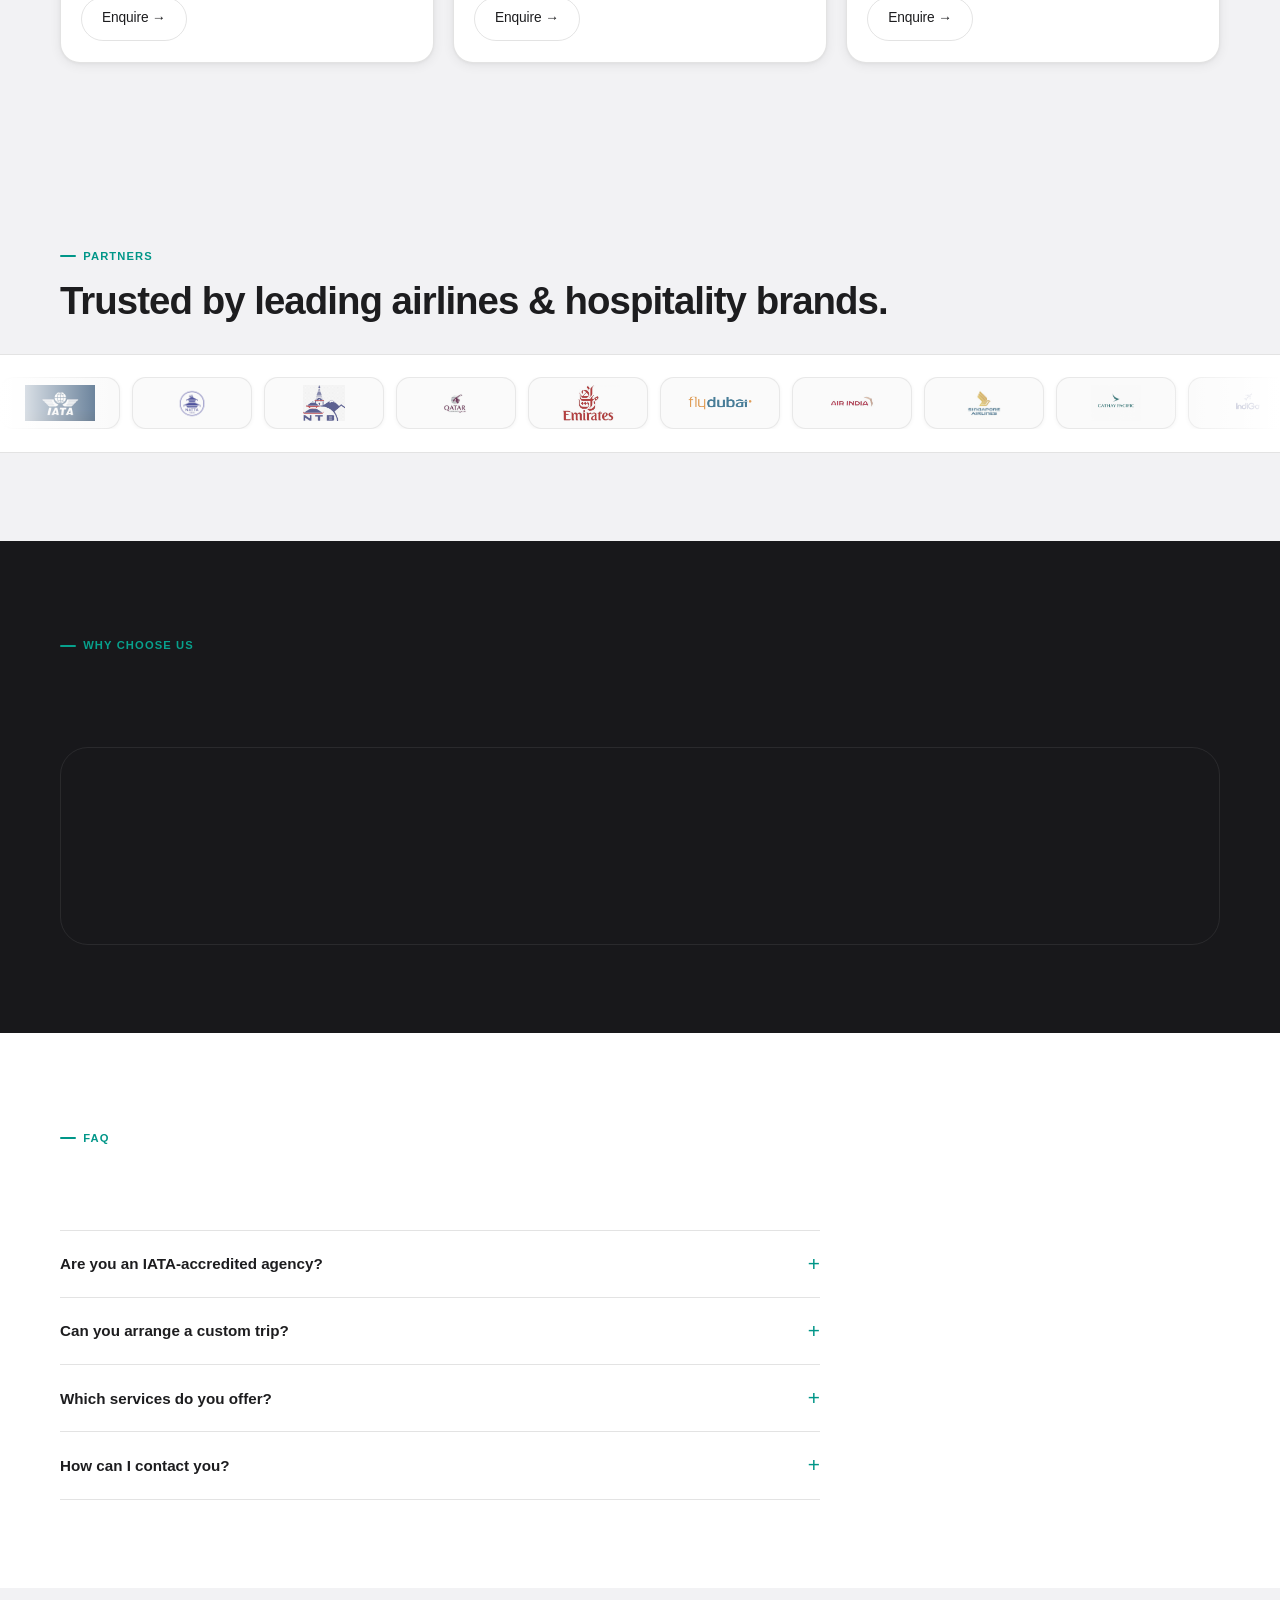
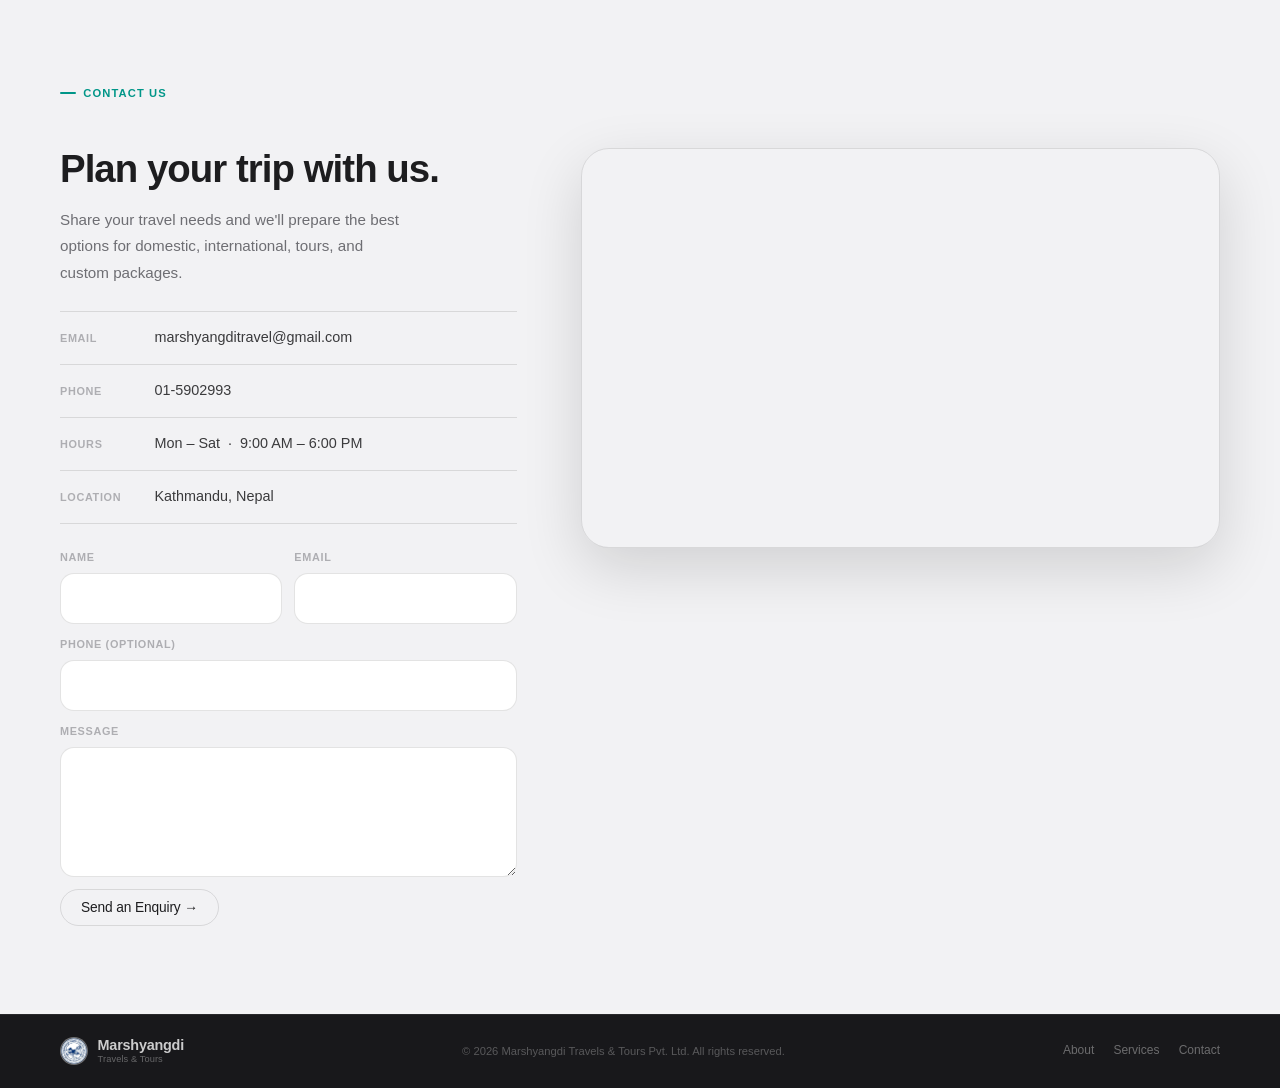
==== commit a591fc95: "Add packages, FAQ, WhatsApp, fixes" ====
--- a/index.html
+++ b/index.html
@@ -10,6 +10,18 @@
   <meta property="og:description" content="Nepal's trusted IATA-accredited travel agency. Ticketing, tours, trekking &amp; custom packages since 2004." />
   <meta property="og:image" content="assets/hero/hero-1.jpg" />
   <meta property="og:type" content="website" />
+  <script type="application/ld+json">
+{
+  "@context": "https://schema.org",
+  "@type": "TravelAgency",
+  "name": "Marshyangdi Travels & Tours Pvt. Ltd.",
+  "foundingDate": "2004",
+  "telephone": "+97715902993",
+  "email": "marshyangditravel@gmail.com",
+  "address": { "@type": "PostalAddress", "addressLocality": "Kathmandu", "addressCountry": "NP" },
+  "openingHours": "Mo-Sa 09:00-18:00"
+}
+</script>
   <link rel="stylesheet" href="styles.css"/>
 </head>
 <body>
@@ -30,6 +42,7 @@
     <ul class="nav-links" id="navLinks">
       <li><a href="#about">About</a></li>
       <li><a href="#services">Services</a></li>
+      <li><a href="#packages">Packages</a></li>
       <li><a href="#partners">Partners</a></li>
       <li><a href="#why-us">Why Us</a></li>
       <li><a href="#contact" class="nav-cta">Contact Us</a></li>
@@ -231,6 +244,86 @@
           <div class="svc-ico"><svg width="19" height="19" fill="none" stroke="currentColor" stroke-width="1.6" viewBox="0 0 24 24"><path d="M19 21V5a2 2 0 0 0-2-2H7a2 2 0 0 0-2 2v16m14 0h2m-2 0H5m-2 0h2"/></svg></div>
           <h3>Hotel Bookings</h3>
           <p>Curated hotels for quality, location, and comfort.</p>
+        </article>
+
+      </div>
+    </div>
+  </section>
+
+
+    <!-- ── PACKAGES ── -->
+  <section class="section" id="packages">
+    <div class="container">
+      <p class="eyebrow">Packages</p>
+      <h2 class="section-title reveal">Popular trips, planned your way.</h2>
+
+      <div class="pk-filters" role="group" aria-label="Filter packages">
+        <button class="pk-filter active" data-filter="all"   aria-pressed="true">All</button>
+        <button class="pk-filter"        data-filter="trek"  aria-pressed="false">Trekking</button>
+        <button class="pk-filter"        data-filter="tour"  aria-pressed="false">Tours</button>
+        <button class="pk-filter"        data-filter="intl"  aria-pressed="false">International</button>
+      </div>
+
+      <div class="pk-grid reveal">
+
+        <article class="pk-card" data-cat="trek">
+          <div class="pk-img"><img src="assets/tours/annapurna.jpg" alt="Annapurna region trek" loading="lazy" onerror="this.style.display='none'"></div>
+          <div class="pk-body">
+            <span class="pk-meta">Trekking</span>
+            <h3>Annapurna Region Treks</h3>
+            <p>Guided treks through the Marshyangdi valley and beyond, with full preparation support.</p>
+            <a href="#contact" class="btn-outline pk-enquire" data-pkg="Annapurna Region Treks">Enquire →</a>
+          </div>
+        </article>
+
+        <article class="pk-card" data-cat="trek">
+          <div class="pk-img"><img src="assets/tours/everest.jpg" alt="Everest region trek" loading="lazy" onerror="this.style.display='none'"></div>
+          <div class="pk-body">
+            <span class="pk-meta">Trekking</span>
+            <h3>Everest Region Treks</h3>
+            <p>Expert-guided Himalayan trekking tailored to your pace and fitness.</p>
+            <a href="#contact" class="btn-outline pk-enquire" data-pkg="Everest Region Treks">Enquire →</a>
+          </div>
+        </article>
+
+        <article class="pk-card" data-cat="tour">
+          <div class="pk-img"><img src="assets/tours/kathmandu.jpg" alt="Kathmandu valley heritage tour" loading="lazy" onerror="this.style.display='none'"></div>
+          <div class="pk-body">
+            <span class="pk-meta">Guided Tour</span>
+            <h3>Kathmandu Valley Heritage</h3>
+            <p>Temples, stupas and old city squares with a knowledgeable guide.</p>
+            <a href="#contact" class="btn-outline pk-enquire" data-pkg="Kathmandu Valley Heritage Tour">Enquire →</a>
+          </div>
+        </article>
+
+        <article class="pk-card" data-cat="tour">
+          <div class="pk-img"><img src="assets/tours/pokhara.jpg" alt="Pokhara and Chitwan tour" loading="lazy" onerror="this.style.display='none'"></div>
+          <div class="pk-body">
+            <span class="pk-meta">Guided Tour</span>
+            <h3>Pokhara &amp; Chitwan</h3>
+            <p>Lakeside relaxation and jungle wildlife in one comfortable itinerary.</p>
+            <a href="#contact" class="btn-outline pk-enquire" data-pkg="Pokhara and Chitwan Tour">Enquire →</a>
+          </div>
+        </article>
+
+        <article class="pk-card" data-cat="intl">
+          <div class="pk-img"><img src="assets/tours/international.jpg" alt="International holiday package" loading="lazy" onerror="this.style.display='none'"></div>
+          <div class="pk-body">
+            <span class="pk-meta">International</span>
+            <h3>International Holidays</h3>
+            <p>Flights, hotels and tours coordinated worldwide by our IATA-accredited team.</p>
+            <a href="#contact" class="btn-outline pk-enquire" data-pkg="International Holiday Package">Enquire →</a>
+          </div>
+        </article>
+
+        <article class="pk-card" data-cat="intl tour">
+          <div class="pk-img"><img src="assets/tours/custom.jpg" alt="Custom travel package" loading="lazy" onerror="this.style.display='none'"></div>
+          <div class="pk-body">
+            <span class="pk-meta">Custom</span>
+            <h3>Build Your Own Package</h3>
+            <p>Tell us your dates, budget and style and we'll design the trip around you.</p>
+            <a href="#contact" class="btn-outline pk-enquire" data-pkg="Custom Package">Enquire →</a>
+          </div>
         </article>
 
       </div>
@@ -317,6 +410,33 @@
       </div>
     </div>
   </section>
+ 
+
+  <!-- ── FAQ ── -->
+  <section class="section section-alt" id="faq">
+    <div class="container">
+      <p class="eyebrow">FAQ</p>
+      <h2 class="section-title reveal">Common questions.</h2>
+      <div class="faq reveal">
+        <details>
+          <summary>Are you an IATA-accredited agency?</summary>
+          <p>Yes. Marshyangdi Travels &amp; Tours is IATA-accredited and has been serving travelers since 2004.</p>
+        </details>
+        <details>
+          <summary>Can you arrange a custom trip?</summary>
+          <p>Yes. Share your dates, budget and interests through the enquiry form and we'll prepare tailored options.</p>
+        </details>
+        <details>
+          <summary>Which services do you offer?</summary>
+          <p>Domestic and international ticketing, guided and international tours, trekking, hotel bookings, car rental and custom packages.</p>
+        </details>
+        <details>
+          <summary>How can I contact you?</summary>
+          <p>Email marshyangditravel@gmail.com, call 01-5902993, or use the form below. We're open Monday to Saturday, 9:00 AM – 6:00 PM.</p>
+        </details>
+      </div>
+    </div>
+  </section>
 
   <!-- ── CONTACT ── -->
   <section class="section" id="contact">
@@ -335,7 +455,7 @@
             </div>
             <div class="ci">
               <span class="ci-label">Phone</span>
-              <a href="tel:015902993" class="ci-val">01-5902993</a>
+              <a href="tel:+977 015902993" class="ci-val">01-5902993</a>
             
             </div>
             <div class="ci">
@@ -348,7 +468,7 @@
             </div>
           </div>
 
-          <form class="enquiry-form mt" action="https://formspree.io/f/[YOUR_FORMSPREE_ID]" method="POST" novalidate>
+          <form class="enquiry-form mt" action="https://formspree.io/f/mgaaqblv" method="POST">
             <div class="ef-row">
               <label class="ef-field">
                 <span class="ef-label">Name</span>
@@ -413,6 +533,12 @@
     </nav>
   </div>
 </footer>
+<a class="wa-float" href="https://wa.me/9779801024971?text=Hello%20Marshyangdi%20Travels%2C%20I%20need%20help%20planning%20a%20trip" target="_blank" aria-label="Chat on WhatsApp">
+  <svg width="28" height="28" viewBox="0 0 24 24" fill="none" stroke="currentColor" stroke-width="1.8" stroke-linecap="round" stroke-linejoin="round" aria-hidden="true">
+    <path d="M12 2a10 10 0 0 0-8.6 15.1L2 22l5-1.3A10 10 0 1 0 12 2z"/>
+    <path transform="translate(6 6) scale(.5)" d="M22 16.92v3a2 2 0 0 1-2.18 2 19.79 19.79 0 0 1-8.63-3.07 19.5 19.5 0 0 1-6-6 19.79 19.79 0 0 1-3.07-8.67A2 2 0 0 1 4.11 2h3a2 2 0 0 1 2 1.72 12.84 12.84 0 0 0 .7 2.81 2 2 0 0 1-.45 2.11L8.09 9.91a16 16 0 0 0 6 6l1.27-1.27a2 2 0 0 1 2.11-.45 12.84 12.84 0 0 0 2.81.7A2 2 0 0 1 22 16.92z"/>
+  </svg>
+</a>
 
 <!-- ════════════════ SCRIPTS ════════════════ -->
 <script>
@@ -427,6 +553,7 @@
   const slides = document.querySelectorAll('.slide');
   const pills  = document.querySelectorAll('.spill');
   let cur = 0, tmr;
+  window.addEventListener('load', function () { ensureBg(1); });
 
   function ensureBg(i) {
     var el = slides[i];
@@ -442,6 +569,7 @@
     pills[cur].classList.remove('active');
     cur = (i + slides.length) % slides.length;
     ensureBg(cur);
+    ensureBg((cur + 1) % slides.length);
     slides[cur].classList.add('active');
     pills[cur].classList.add('active');
   }
@@ -548,7 +676,34 @@
       });
     });
   }
-
+  /* ── Package filter ── */
+  var pkBtns  = document.querySelectorAll('.pk-filter');
+  var pkCards = document.querySelectorAll('.pk-card');
+  pkBtns.forEach(function (b) {
+    b.addEventListener('click', function () {
+      pkBtns.forEach(function (x) {
+        x.classList.remove('active');
+        x.setAttribute('aria-pressed', 'false');
+      });
+      b.classList.add('active');
+      b.setAttribute('aria-pressed', 'true');
+      var f = b.getAttribute('data-filter');
+      pkCards.forEach(function (c) {
+        var cats = (c.getAttribute('data-cat') || '').split(' ');
+        c.classList.toggle('hide', f !== 'all' && cats.indexOf(f) === -1);
+      });
+    });
+  });
+
+  /* ── Pre-fill enquiry message from a package ── */
+  var msgBox = document.querySelector('.enquiry-form textarea[name="message"]');
+  document.querySelectorAll('.pk-enquire').forEach(function (a) {
+    a.addEventListener('click', function () {
+      if (msgBox && !msgBox.value) {
+        msgBox.value = "Hi, I'm interested in: " + a.getAttribute('data-pkg') + ". Please share details and options.";
+      }
+    });
+  });
 }());
 </script>
 </body>
--- a/styles.css
+++ b/styles.css
@@ -561,3 +561,91 @@
 }
 
 html, body { overflow-x: hidden; }
+
+
+/* ═══ FIXES ═══ */
+.mq-row { gap: 0; }
+.plogo  { margin-right: .75rem; }
+
+@supports (height: 100svh) {
+  .hero { height: 100svh; }
+}
+
+@media (prefers-reduced-motion: reduce) {
+  html { scroll-behavior: auto; }
+  .reveal { opacity: 1; transform: none; transition: none; }
+  .mq-row { animation: none; }
+  .slide  { transition: opacity .01s; transform: none; }
+}
+
+/* ═══ PACKAGES ═══ */
+.pk-filters { display: flex; gap: .5rem; flex-wrap: wrap; margin: 1.2rem 0 1.8rem; }
+.pk-filter {
+  font: inherit; font-size: .82rem; font-weight: 500; color: var(--ink2);
+  background: var(--bg2); border: 1.5px solid var(--div2);
+  padding: .45rem 1.05rem; border-radius: 999px; cursor: pointer;
+  transition: background .2s, color .2s, border-color .2s;
+}
+.pk-filter:hover { border-color: var(--teal); color: var(--teal); }
+.pk-filter.active { background: var(--teal); border-color: var(--teal); color: #fff; }
+
+.pk-grid { display: grid; grid-template-columns: repeat(3, 1fr); gap: 1.2rem; }
+.pk-card {
+  display: flex; flex-direction: column; overflow: hidden;
+  background: var(--bg2); border: 1px solid var(--div2);
+  border-radius: var(--r3); box-shadow: var(--sh1);
+  transition: box-shadow .25s, transform .25s;
+}
+.pk-card:hover { box-shadow: var(--sh2); transform: translateY(-4px); }
+.pk-card.hide { display: none; }
+.pk-img { height: 190px; overflow: hidden; background: linear-gradient(135deg, var(--teal), var(--dark)); }
+.pk-img img { width: 100%; height: 100%; object-fit: cover; transition: transform .5s; }
+.pk-card:hover .pk-img img { transform: scale(1.06); }
+.pk-body { display: flex; flex-direction: column; gap: .5rem; flex: 1; padding: 1.2rem 1.25rem 1.3rem; }
+.pk-meta { font-size: .66rem; font-weight: 700; letter-spacing: .09em; text-transform: uppercase; color: var(--teal); }
+.pk-body h3 { font-size: 1.02rem; font-weight: 600; letter-spacing: -.01em; color: var(--ink); }
+.pk-body p  { font-size: .84rem; color: var(--ink3); line-height: 1.65; }
+.pk-body .btn-outline { margin-top: auto; align-self: flex-start; }
+
+/* ═══ TESTIMONIALS ═══ */
+.tm-grid { display: grid; grid-template-columns: repeat(3, 1fr); gap: 1.2rem; margin-top: 2rem; }
+.tm-card {
+  background: var(--bg2); border: 1px solid var(--div2);
+  border-radius: var(--r3); padding: 1.5rem; box-shadow: var(--sh1);
+}
+.tm-stars { color: #f5a623; letter-spacing: .12em; margin-bottom: .7rem; }
+.tm-card blockquote { font-size: .92rem; color: var(--ink2); line-height: 1.7; }
+.tm-card figcaption { margin-top: 1rem; font-size: .78rem; font-weight: 600; color: var(--ink3); }
+
+/* ═══ FAQ ═══ */
+.faq { max-width: 760px; margin-top: 1.6rem; }
+.faq details { border-bottom: 1px solid var(--div2); padding: 1rem 0; }
+.faq details:first-child { border-top: 1px solid var(--div2); }
+.faq summary {
+  cursor: pointer; list-style: none; font-weight: 600; font-size: .95rem; color: var(--ink);
+  display: flex; justify-content: space-between; align-items: center; gap: 1rem;
+}
+.faq summary::-webkit-details-marker { display: none; }
+.faq summary::after { content: '+'; font-size: 1.3rem; font-weight: 400; color: var(--teal); transition: transform .2s; }
+.faq details[open] summary::after { transform: rotate(45deg); }
+.faq details p { margin-top: .7rem; font-size: .9rem; color: var(--ink3); line-height: 1.7; }
+
+/* ═══ WHATSAPP BUTTON ═══ */
+.wa-float {
+  position: fixed; right: 20px; bottom: 20px; z-index: 950;
+  width: 56px; height: 56px; border-radius: 50%;
+  display: grid; place-items: center;
+  background: #25d366; color: #fff;
+  box-shadow: 0 6px 22px rgba(0,0,0,.28);
+  transition: transform .2s;
+}
+.wa-float:hover { transform: scale(1.08); }
+
+/* ═══ NEW SECTIONS: RESPONSIVE ═══ */
+@media (max-width: 1024px) {
+  .pk-grid, .tm-grid { grid-template-columns: repeat(2, 1fr); }
+}
+@media (max-width: 680px) {
+  .pk-grid, .tm-grid { grid-template-columns: 1fr; }
+  .pk-img { height: 170px; }
+}
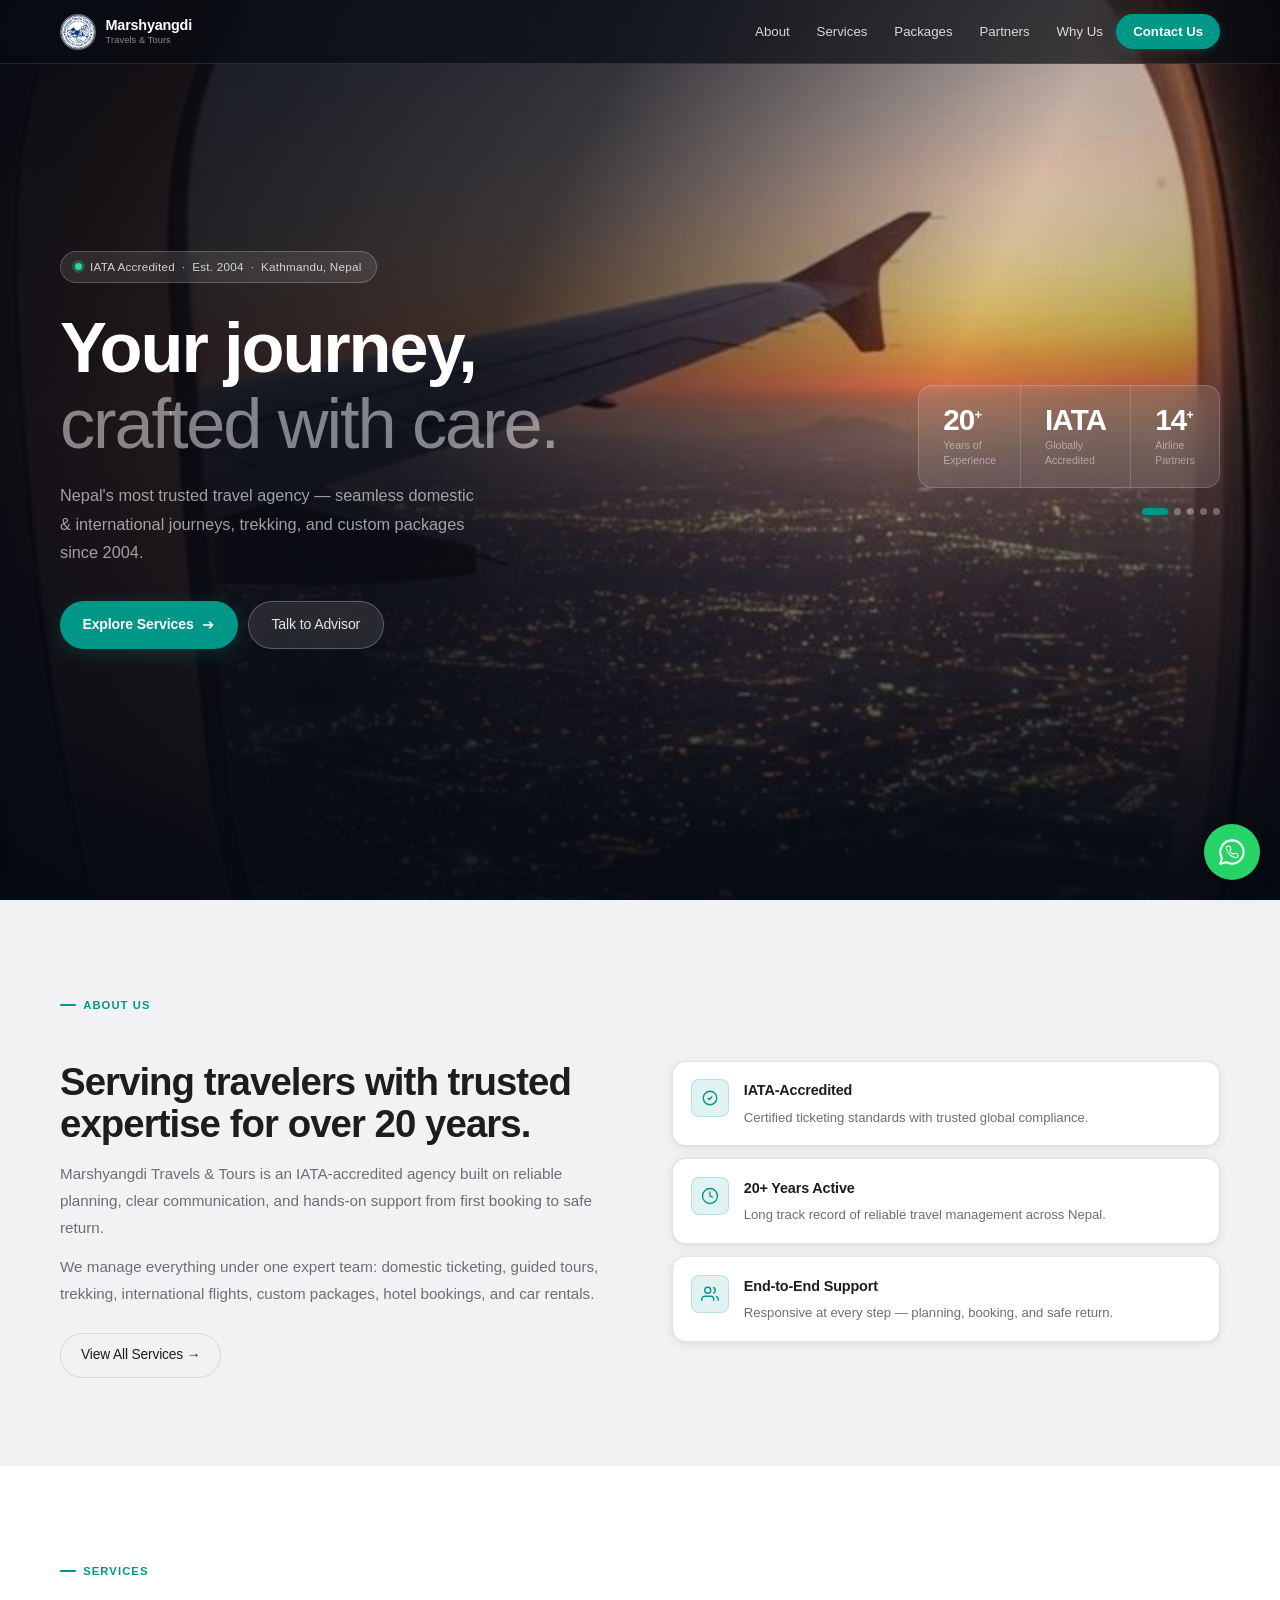
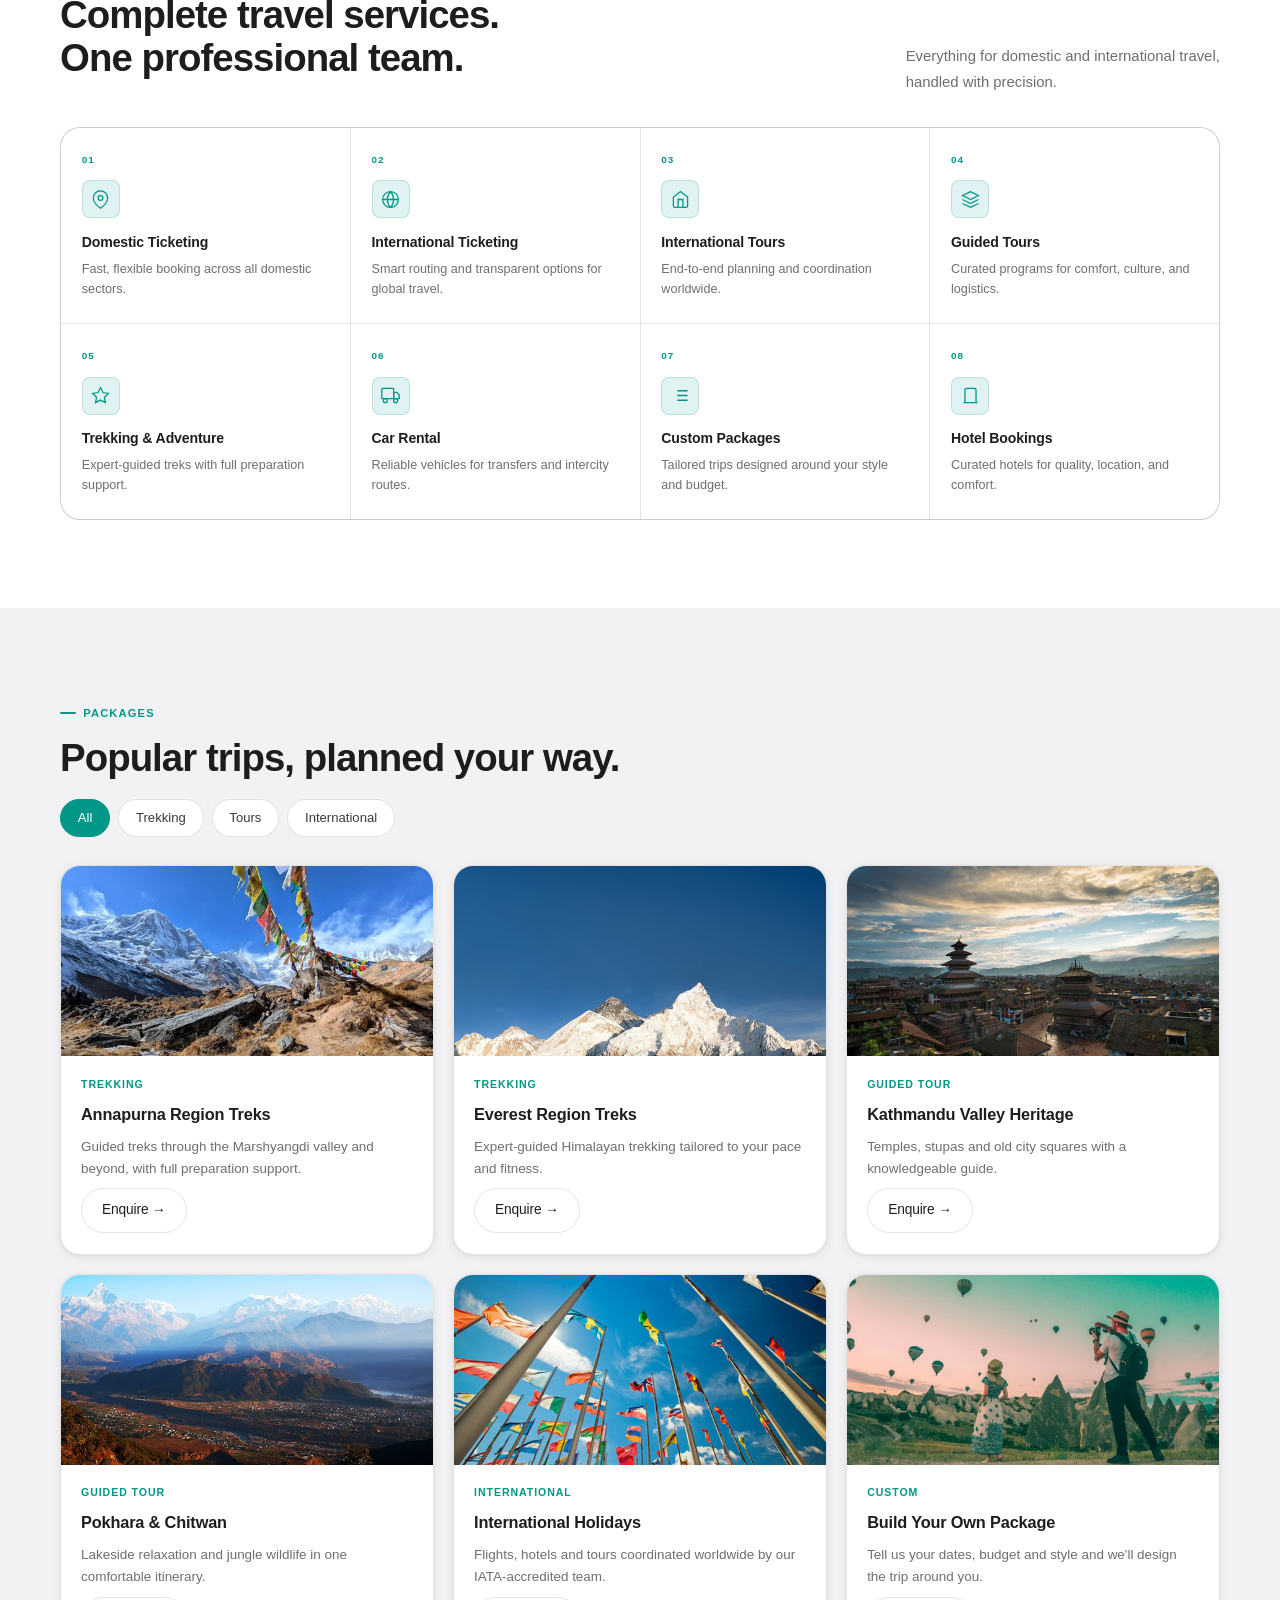
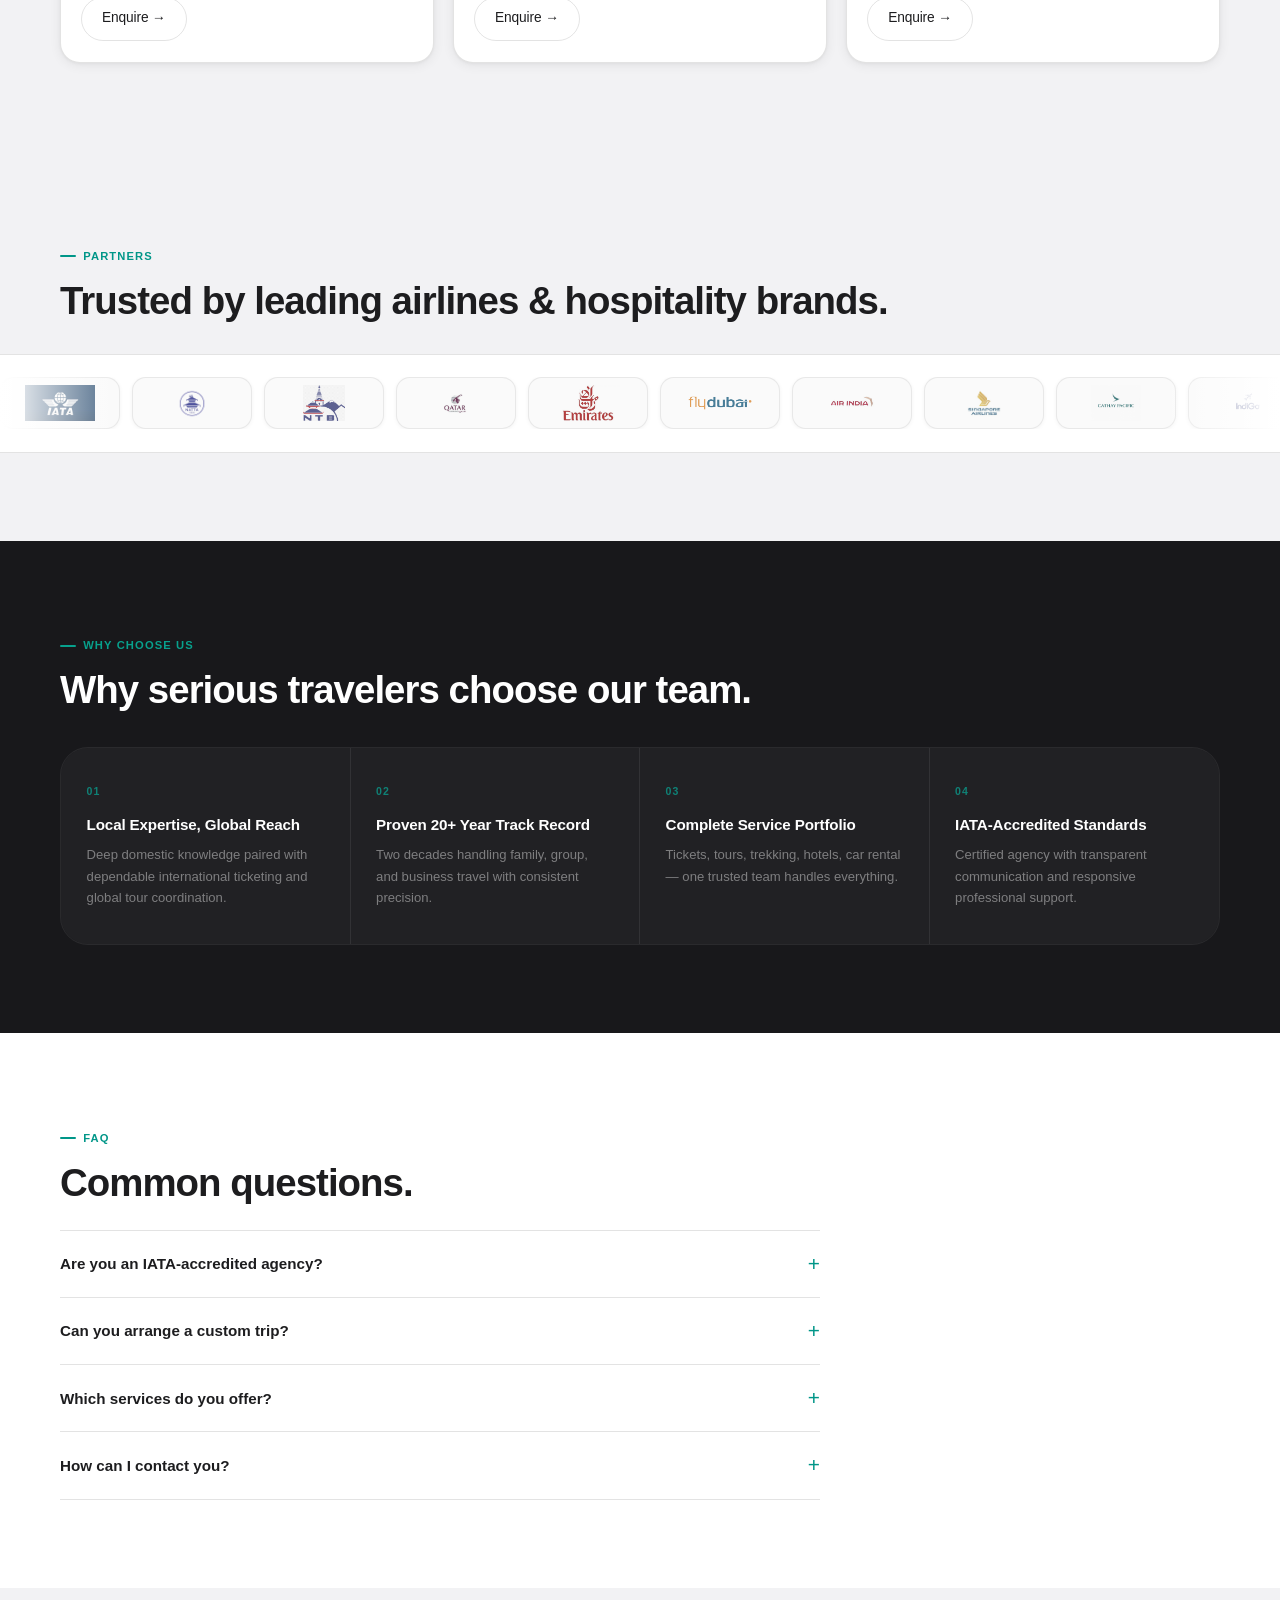
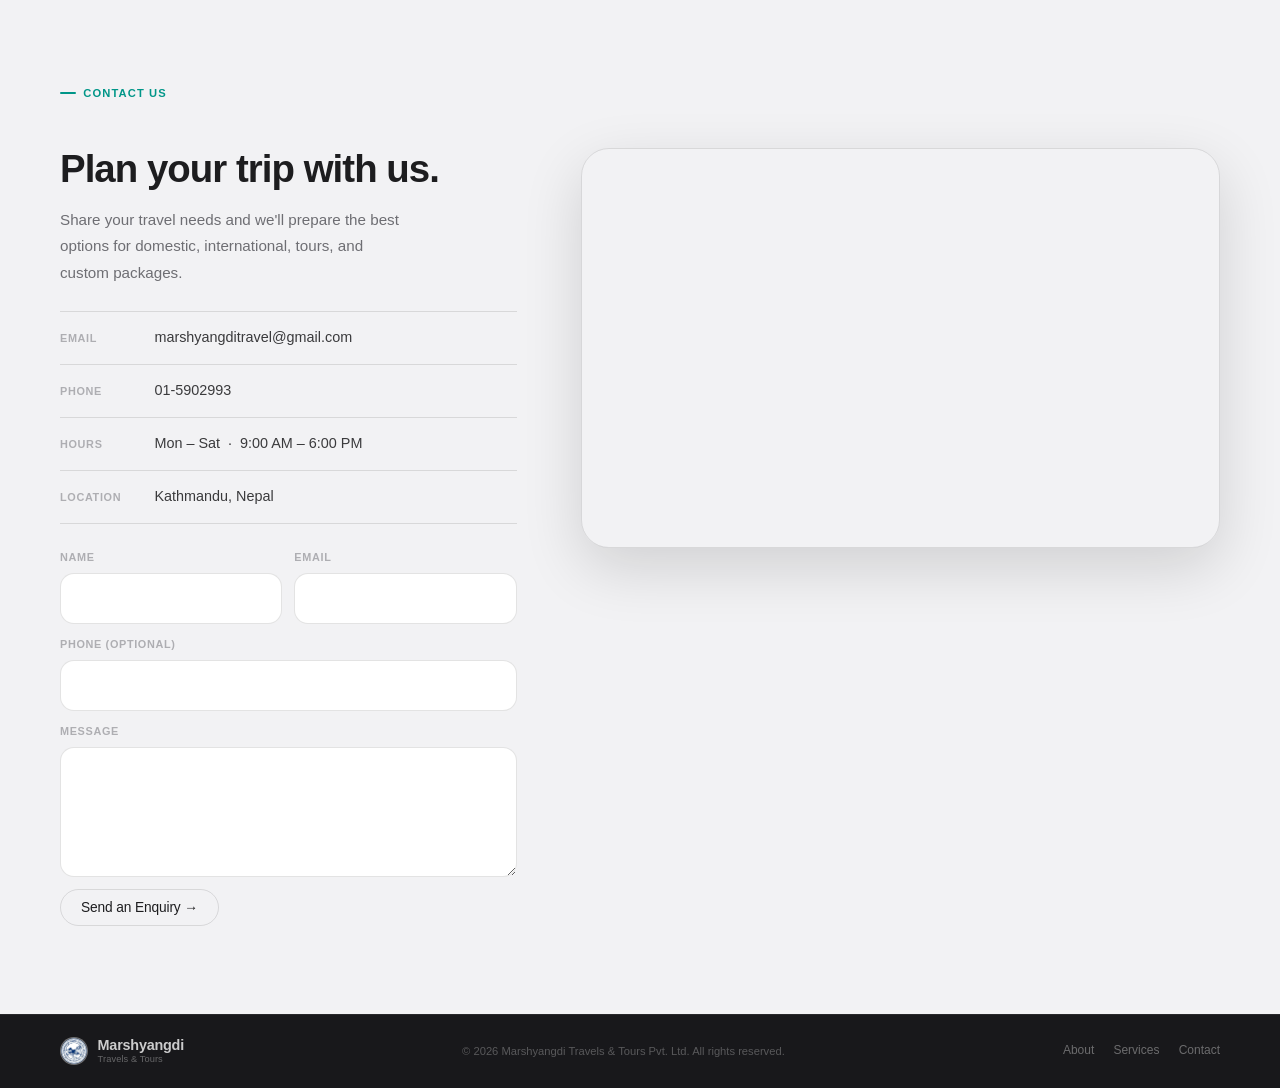
==== commit 6315e951: "Update index.html Fix Hero folder name" ====
--- a/index.html
+++ b/index.html
@@ -8,7 +8,7 @@
   <link rel="icon" href="assets/logo/company-logo.png" type="image/png">
   <meta property="og:title" content="Marshyangdi Travels &amp; Tours" />
   <meta property="og:description" content="Nepal's trusted IATA-accredited travel agency. Ticketing, tours, trekking &amp; custom packages since 2004." />
-  <meta property="og:image" content="assets/hero/hero-1.jpg" />
+  <meta property="og:image" content="assets/Hero/hero-1.jpg" />
   <meta property="og:type" content="website" />
   <script type="application/ld+json">
 {
@@ -58,11 +58,11 @@
 <section class="hero" id="home">
 
   <div class="hero-bg">
-    <div class="slide active" style="background-image:url('assets/hero/hero-1.jpg')"></div>
-    <div class="slide"        data-bg="assets/hero/hero-2.jpg"></div>
-    <div class="slide"        data-bg="assets/hero/hero-3.jpg"></div>
-    <div class="slide"        data-bg="assets/hero/hero-4.jpg"></div>
-    <div class="slide"        data-bg="assets/hero/hero-5.jpg"></div>
+   <div class="slide active" style="background-image:url('assets/Hero/hero-1.jpg')"></div>
+   <div class="slide"        data-bg="assets/Hero/hero-2.jpg"></div>
+   <div class="slide"        data-bg="assets/Hero/hero-3.jpg"></div>
+   <div class="slide"        data-bg="assets/Hero/hero-4.jpg"></div>
+   <div class="slide"        data-bg="assets/Hero/hero-5.jpg"></div>
   </div>
   <div class="hero-overlay"></div>
 
